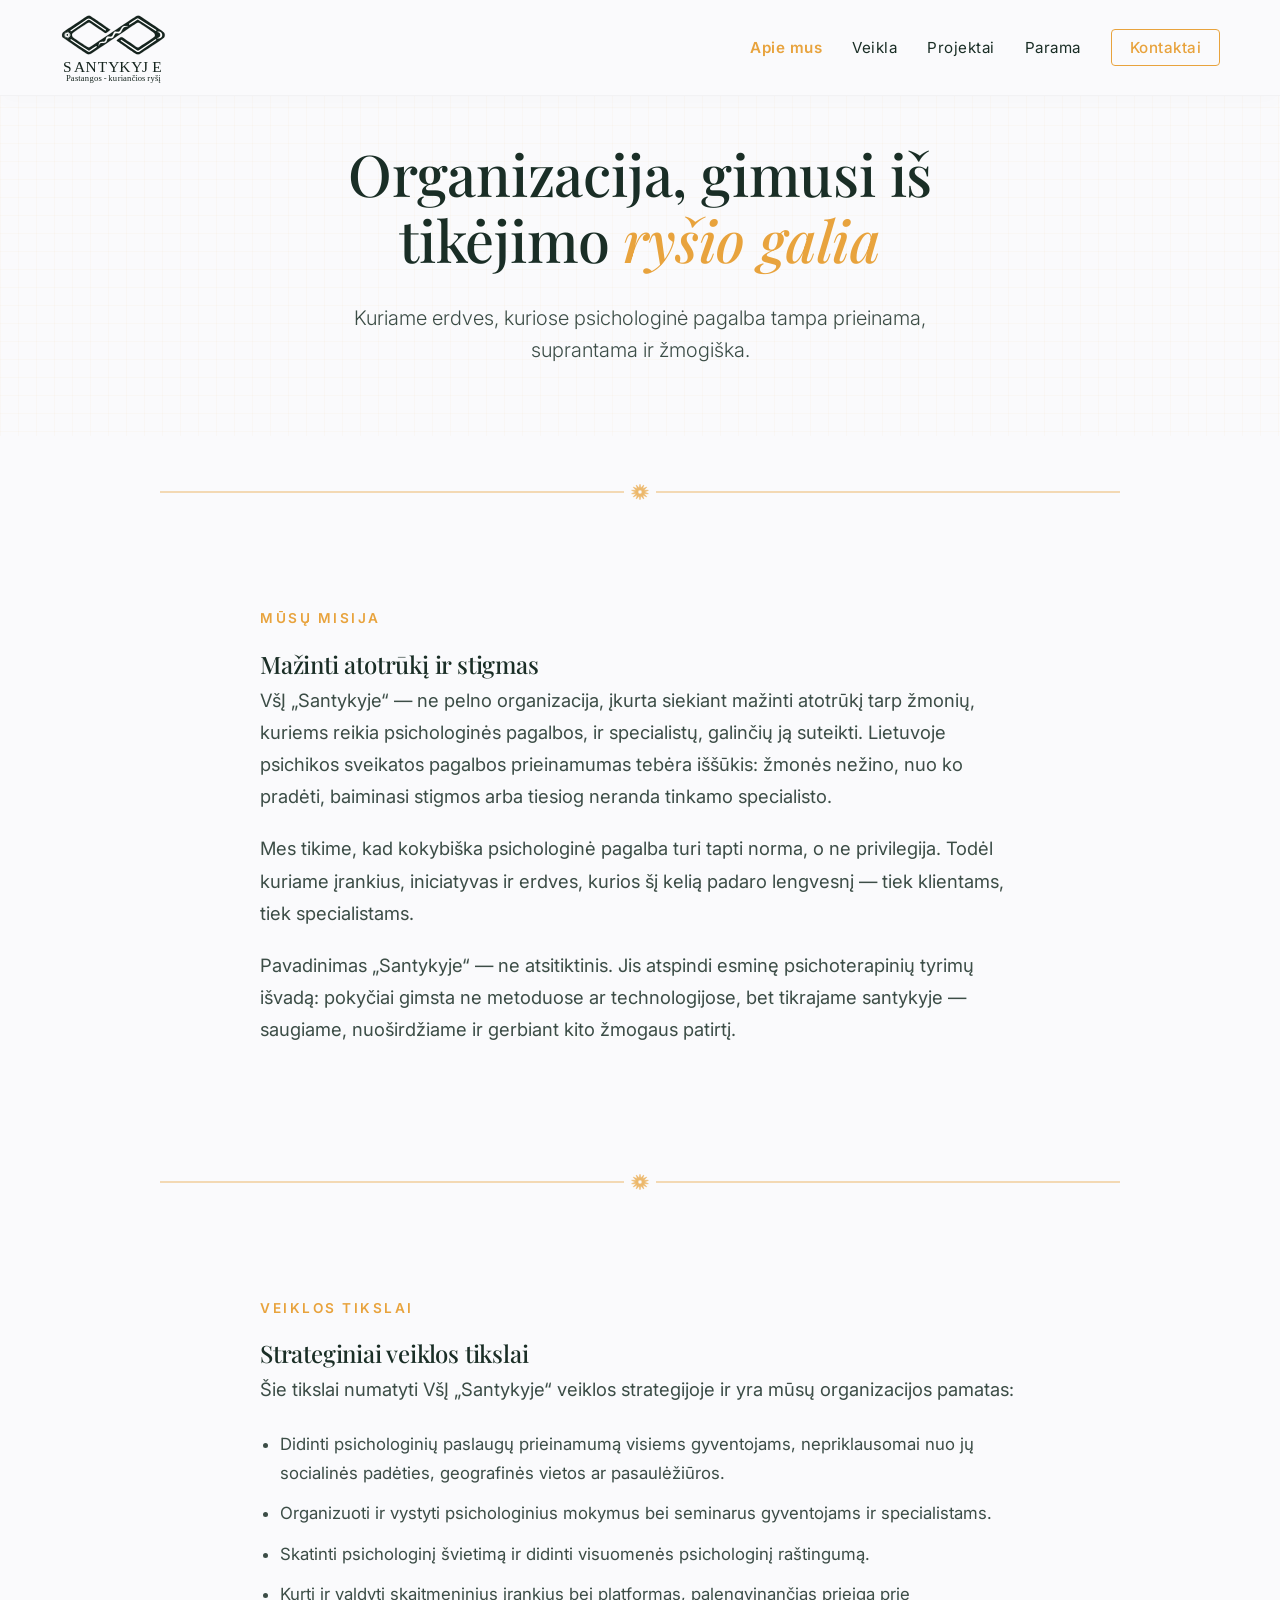
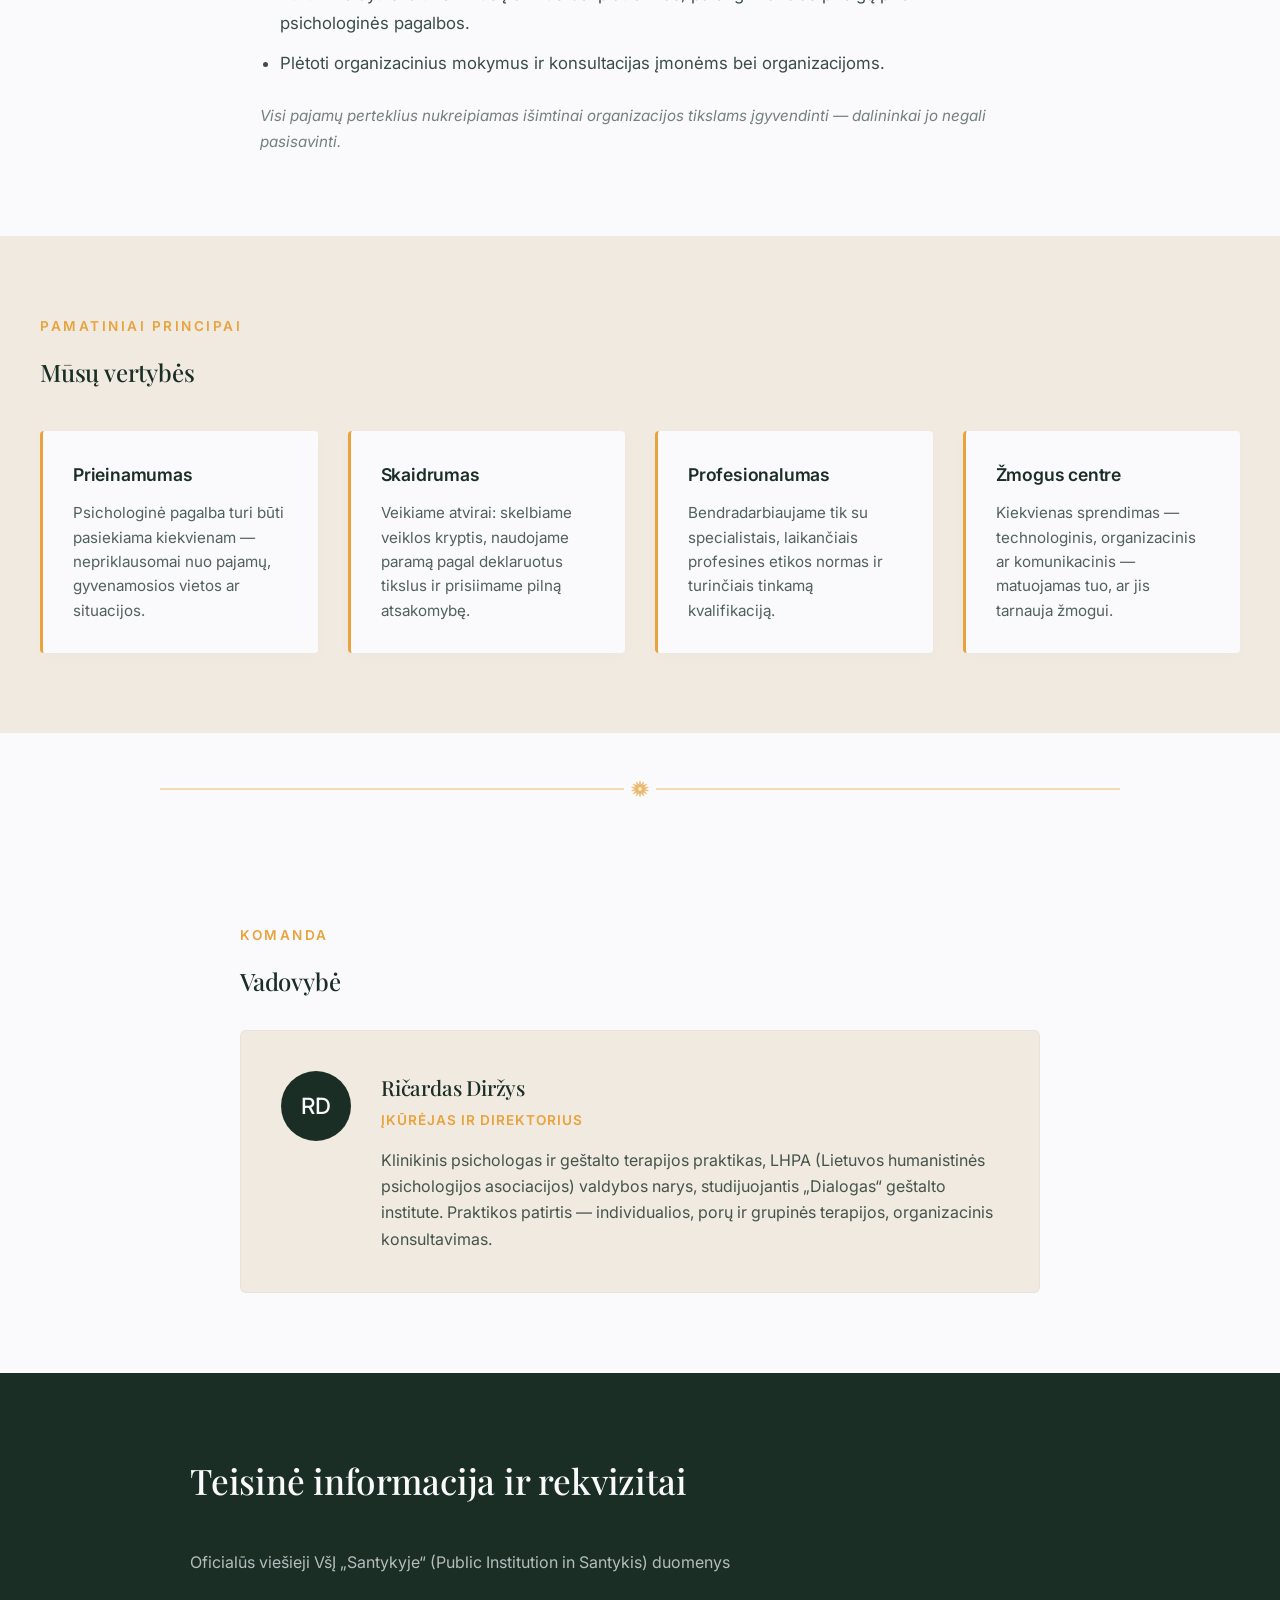
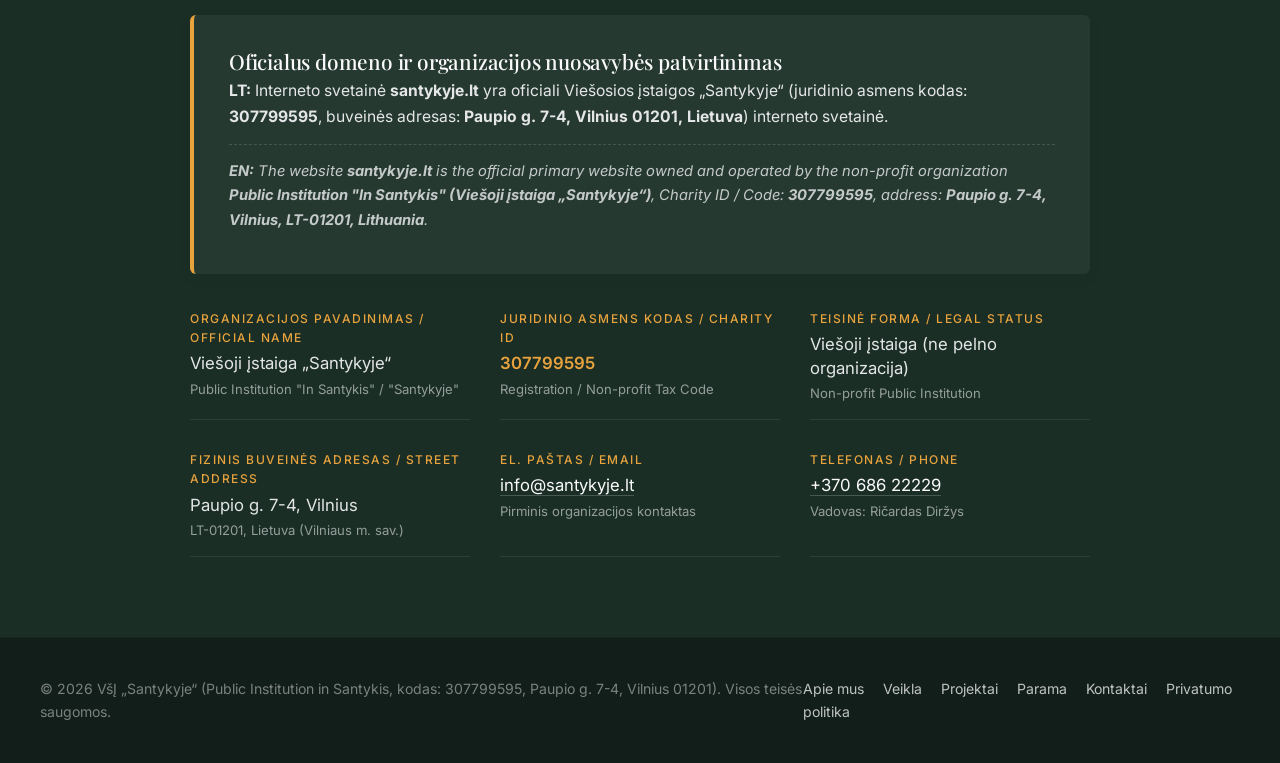
==== apie.html @ d2731e89 "feat: atnaujinta svetaine su multi-page struktura, rekvizitais ir automatiniu diegimu" ====
<!DOCTYPE html>
<html lang="lt">

<head>
    <meta charset="UTF-8">
    <meta name="viewport" content="width=device-width, initial-scale=1.0">
    <title>Apie mus — VšĮ „Santykyje“</title>
    <link rel="icon" type="image/svg+xml" href="logo.svg">
    <meta name="description"
        content="VšĮ „Santykyje“ — ne pelno organizacija, kurianti prieinamas psichologines iniciatyvas Lietuvoje. Sužinokite apie mūsų misiją, vertybes ir veiklą.">
    <meta name="robots" content="index, follow">
    <link rel="canonical" href="https://santykyje.lt/apie.html">

    <!-- Open Graph / Facebook -->
    <meta property="og:type" content="website">
    <meta property="og:url" content="https://santykyje.lt/apie.html">
    <meta property="og:title" content="Apie mus — VšĮ „Santykyje“">
    <meta property="og:description"
        content="Ne pelno organizacija, kurianti prieinamas psichologines iniciatyvas Lietuvoje. Sužinokite apie mūsų misiją ir veiklą.">
    <meta property="og:image" content="https://santykyje.lt/Santykyje.png">

    <link rel="preconnect" href="https://fonts.googleapis.com">
    <link rel="preconnect" href="https://fonts.gstatic.com" crossorigin>
    <link
        href="https://fonts.googleapis.com/css2?family=Inter:wght@300;400;500;600&family=Playfair+Display:ital,wght@0,400;0,500;0,600;1,400&display=swap"
        rel="stylesheet">
    <link rel="stylesheet" href="style.css">

    <!-- Structured Data (JSON-LD) -->
    <script type="application/ld+json">
    {
      "@context": "https://schema.org",
      "@type": "NGO",
      "name": "VšĮ „Santykyje“",
      "alternateName": [
        "Viešoji įstaiga Santykyje",
        "Public Institution in Santykis",
        "Public Institution Santykyje"
      ],
      "url": "https://santykyje.lt",
      "logo": "https://santykyje.lt/logo.svg",
      "image": "https://santykyje.lt/Santykyje.png",
      "description": "Ne pelno organizacija, kurianti prieinamas psichologines iniciatyvas Lietuvoje.",
      "address": {
        "@type": "PostalAddress",
        "streetAddress": "Paupio g. 7-4",
        "addressLocality": "Vilnius",
        "postalCode": "01201",
        "addressRegion": "Vilniaus m. sav.",
        "addressCountry": "LT"
      },
      "telephone": "+37068622229",
      "email": "info@santykyje.lt",
      "taxID": "307799595",
      "areaServed": "LT",
      "founder": {
        "@type": "Person",
        "name": "Ričardas Diržys",
        "jobTitle": "Klinikinis psichologas, geštalto terapijos praktikas"
      }
    }
    </script>

    <style>
        /* Subpage Hero override */
        .hero {
            min-height: 45vh !important;
            padding: 140px 20px 50px 20px !important;
        }

        .section-intro {
            max-width: 800px;
            margin: 0 auto;
            padding: 60px 20px;
        }

        .section-intro p {
            font-size: 1.15rem;
            line-height: 1.75;
            color: rgba(26, 46, 38, 0.85);
            margin-bottom: 20px;
        }

        /* Subpage-specific styling updated to match theme variables */
        .values-block {
            background-color: #F0EAE1;
            padding: 80px 20px;
        }

        .values-container {
            max-width: 1200px;
            margin: 0 auto;
        }

        .values-grid {
            display: grid;
            grid-template-columns: repeat(auto-fit, minmax(260px, 1fr));
            gap: 30px;
            margin-top: 40px;
        }

        .value-card-sub {
            background-color: #FAFAFC;
            border-left: 3px solid #E8A33D;
            padding: 30px;
            border-radius: 4px;
            box-shadow: 0 4px 15px rgba(26, 46, 38, 0.02);
        }

        .value-card-sub h3 {
            font-family: 'Inter', sans-serif;
            font-size: 1.1rem;
            font-weight: 600;
            color: #1A2E26;
            margin-bottom: 12px;
        }

        .value-card-sub p {
            font-size: 0.95rem;
            color: rgba(26, 46, 38, 0.75);
            line-height: 1.6;
        }

        .team-section {
            padding: 80px 20px;
            background-color: #FAFAFC;
        }

        .team-container {
            max-width: 800px;
            margin: 0 auto;
        }

        .team-card {
            display: flex;
            gap: 30px;
            align-items: flex-start;
            background: #F0EAE1;
            border-radius: 6px;
            padding: 40px;
            border: 1px solid rgba(26, 46, 38, 0.04);
            margin-top: 30px;
        }

        .team-initials {
            width: 70px;
            height: 70px;
            min-width: 70px;
            border-radius: 50%;
            background: #1A2E26;
            color: #FAFAFC;
            display: flex;
            align-items: center;
            justify-content: center;
            font-size: 1.4rem;
            font-family: 'Inter', sans-serif;
            font-weight: 500;
        }

        .team-info h3 {
            font-size: 1.3rem;
            margin-bottom: 5px;
        }

        .team-info .role {
            font-family: 'Inter', sans-serif;
            font-size: 0.85rem;
            color: #E8A33D;
            letter-spacing: 1px;
            text-transform: uppercase;
            font-weight: 600;
            margin-bottom: 15px;
        }

        .team-info p {
            font-size: 1rem;
            color: rgba(26, 46, 38, 0.8);
            line-height: 1.65;
        }

        .rekvizitai-section {
            background-color: #1A2E26;
            color: #FAFAFC;
            padding: 80px 20px;
        }

        .rekvizitai-container {
            max-width: 900px;
            margin: 0 auto;
        }

        .rekvizitai-container h2 {
            color: #FAFAFC;
            margin-bottom: 40px;
        }

        .rek-grid {
            display: grid;
            grid-template-columns: repeat(auto-fit, minmax(250px, 1fr));
            gap: 30px;
        }

        .rek-item {
            border-bottom: 1px solid rgba(250, 250, 252, 0.08);
            padding-bottom: 15px;
        }

        .rek-item label {
            display: block;
            font-family: 'Inter', sans-serif;
            font-size: 0.75rem;
            letter-spacing: 1.5px;
            text-transform: uppercase;
            color: #E8A33D;
            margin-bottom: 5px;
            font-weight: 500;
        }

        .rek-item span {
            font-size: 1.05rem;
            color: rgba(250, 250, 252, 0.9);
        }

        .rek-item a {
            color: #FAFAFC;
            border-bottom: 1px solid rgba(250, 250, 252, 0.2);
        }

        .rek-item a:hover {
            color: #E8A33D;
            border-bottom-color: #E8A33D;
        }

        .goals-list {
            margin-top: 25px;
            padding-left: 20px;
        }

        .goals-list li {
            margin-bottom: 12px;
            font-size: 1.05rem;
            color: rgba(26, 46, 38, 0.85);
            line-height: 1.7;
        }

        @media (max-width: 768px) {
            .team-card {
                flex-direction: column;
                align-items: center;
                text-align: center;
            }

            .team-initials {
                margin-bottom: 15px;
            }
        }
    </style>
</head>

<body>
    <!-- Hidden SVG Defs for Reusable Saulutė Symbol -->
    <svg style="display:none" aria-hidden="true">
        <defs>
            <symbol id="saulute" viewBox="-30 -30 60 60">
                <g transform="translate(-969.774, -870)">
                    <path
                        d="M969.274,845.955c0.047,-0.216 0.256,-0.372 0.5,-0.372c0.243,0 0.452,0.156 0.5,0.372l2.572,11.828l7.978,-9.645c0.146,-0.176 0.409,-0.235 0.628,-0.139c0.219,0.096 0.333,0.318 0.272,0.532l-3.343,11.668l11.804,-5.551c0.216,-0.102 0.481,-0.05 0.633,0.122c0.152,0.172 0.148,0.418 -0.01,0.586l-8.596,9.197l13.292,-0.359c0.243,-0.007 0.457,0.144 0.512,0.359c0.054,0.215 -0.067,0.435 -0.289,0.524l-12.147,4.905l12.147,4.905c0.222,0.09 0.343,0.309 0.289,0.524c-0.054,0.215 -0.268,0.365 -0.512,0.359l-13.292,-0.359l8.596,9.197c0.157,0.168 0.161,0.414 0.01,0.586c-0.152,0.172 -0.417,0.223 -0.633,0.122l-11.804,-5.551l3.343,11.668c0.061,0.213 -0.053,0.436 -0.272,0.532c-0.219,0.096 -0.482,0.037 -0.628,-0.139l-7.978,-9.645l-2.572,11.828c-0.047,0.216 -0.256,0.372 -0.5,0.372c-0.243,0 -0.452,-0.156 -0.5,-0.372l-2.572,-11.828l-7.978,9.645c-0.146,0.176 -0.409,0.235 -0.628,0.139c-0.219,-0.096 -0.333,-0.318 -0.272,-0.532l3.343,-11.668l-11.804,5.551c-0.216,0.102 -0.481,0.05 -0.633,-0.122c-0.152,-0.172 -0.148,-0.418 0.01,-0.586l8.596,-9.197l-13.292,0.359c-0.243,0.007 -0.457,-0.144 -0.512,-0.359c-0.054,-0.215 0.067,-0.435 0.289,-0.524l12.147,-4.905l-12.147,-4.905c-0.222,-0.09 -0.343,-0.309 -0.289,-0.524c0.054,-0.215 0.268,-0.365 0.512,-0.359l13.292,0.359l-8.596,-9.197c-0.157,-0.168 -0.161,-0.414 -0.01,-0.586c0.152,-0.172 0.417,-0.223 0.633,-0.122l11.804,5.551l-3.343,-11.668c-0.061,-0.213 0.053,-0.436 0.272,-0.532c0.219,-0.096 0.482,-0.037 0.628,0.139l7.978,9.645l2.572,-11.828Zm0.5,18.022c-3.315,0 -6.006,2.691 -6.006,6.006c0,3.315 2.691,6.006 6.006,6.006c3.315,0 6.006,-2.691 6.006,-6.006c0,-3.315 -2.691,-6.006 -6.006,-6.006Z" />
                </g>
            </symbol>
        </defs>
    </svg>

    <!-- HEADER -->
    <header>
        <div class="nav-container">
            <div class="logo">
                <a href="index.html"><img src="logo.svg" alt="VšĮ Santykyje"></a>
            </div>
            <nav>
                <ul>
                    <li><a href="apie.html" style="font-weight: 600; color: #E8A33D;">Apie mus</a></li>
                    <li><a href="veikla.html">Veikla</a></li>
                    <li><a href="projektai.html">Projektai</a></li>
                    <li><a href="parama.html">Parama</a></li>
                    <li><a href="kontaktai.html" class="cta-nav">Kontaktai</a></li>
                </ul>
            </nav>
        </div>
    </header>

    <!-- HERO -->
    <section class="hero">
        <div class="hero-container" style="grid-template-columns: 1fr;">
            <div class="hero-text-block" style="max-width: 800px; margin: 0 auto; text-align: center;">
                <h1>Organizacija, gimusi iš tikėjimo <em>ryšio galia</em></h1>
                <p style="margin: 0 auto 20px auto;">Kuriame erdves, kuriose psichologinė pagalba tampa prieinama,
                    suprantama ir žmogiška.</p>
            </div>
        </div>
    </section>

    <!-- Modern Baltic Star Divider -->
    <div class="divider-container">
        <svg class="baltic-divider" viewBox="-600 -20 1200 40" width="100%" height="32px" aria-hidden="true">
            <line x1="-600" y1="0" x2="-20" y2="0" />
            <line x1="20" y1="0" x2="600" y2="0" />
            <use href="#saulute" x="-12" y="-12" width="24" height="24" fill="#E8A33D" />
        </svg>
    </div>

    <!-- MISIJA -->
    <section class="section-intro fade-up">
        <span class="section-tag">Mūsų misija</span>
        <h2>Mažinti atotrūkį ir stigmas</h2>
        <p>VšĮ „Santykyje“ — ne pelno organizacija, įkurta siekiant mažinti atotrūkį tarp žmonių, kuriems reikia
            psichologinės pagalbos, ir specialistų, galinčių ją suteikti. Lietuvoje psichikos sveikatos pagalbos
            prieinamumas tebėra iššūkis: žmonės nežino, nuo ko pradėti, baiminasi stigmos arba tiesiog neranda tinkamo
            specialisto.</p>
        <p>Mes tikime, kad kokybiška psichologinė pagalba turi tapti norma, o ne privilegija. Todėl kuriame įrankius,
            iniciatyvas ir erdves, kurios šį kelią padaro lengvesnį — tiek klientams, tiek specialistams.</p>
        <p>Pavadinimas „Santykyje“ — ne atsitiktinis. Jis atspindi esminę psichoterapinių tyrimų išvadą: pokyčiai gimsta
            ne metoduose ar technologijose, bet tikrajame santykyje — saugiame, nuoširdžiame ir gerbiant kito žmogaus
            patirtį.</p>
    </section>

    <!-- Modern Baltic Star Divider -->
    <div class="divider-container">
        <svg class="baltic-divider" viewBox="-600 -20 1200 40" width="100%" height="32px" aria-hidden="true">
            <line x1="-600" y1="0" x2="-20" y2="0" />
            <line x1="20" y1="0" x2="600" y2="0" />
            <use href="#saulute" x="-12" y="-12" width="24" height="24" fill="#E8A33D" />
        </svg>
    </div>

    <!-- TIKSLAS -->
    <section class="section-intro fade-up">
        <span class="section-tag">Veiklos tikslai</span>
        <h2>Strateginiai veiklos tikslai</h2>
        <p>Šie tikslai numatyti VšĮ „Santykyje“ veiklos strategijoje ir yra mūsų organizacijos pamatas:</p>
        <ul class="goals-list">
            <li>Didinti psichologinių paslaugų prieinamumą visiems gyventojams, nepriklausomai nuo jų socialinės
                padėties, geografinės vietos ar pasaulėžiūros.</li>
            <li>Organizuoti ir vystyti psichologinius mokymus bei seminarus gyventojams ir specialistams.</li>
            <li>Skatinti psichologinį švietimą ir didinti visuomenės psichologinį raštingumą.</li>
            <li>Kurti ir valdyti skaitmeninius įrankius bei platformas, palengvinančias prieigą prie psichologinės
                pagalbos.</li>
            <li>Plėtoti organizacinius mokymus ir konsultacijas įmonėms bei organizacijoms.</li>
        </ul>
        <p style="margin-top: 25px; color: rgba(26, 46, 38, 0.6); font-size: 0.95rem; font-style: italic;">Visi pajamų
            perteklius nukreipiamas išimtinai organizacijos tikslams įgyvendinti — dalininkai jo negali pasisavinti.</p>
    </section>

    <!-- VERTYBĖS -->
    <div class="values-block">
        <div class="values-container fade-up">
            <span class="section-tag">Pamatiniai principai</span>
            <h2>Mūsų vertybės</h2>
            <div class="values-grid">
                <div class="value-card-sub">
                    <h3>Prieinamumas</h3>
                    <p>Psichologinė pagalba turi būti pasiekiama kiekvienam — nepriklausomai nuo pajamų, gyvenamosios
                        vietos ar situacijos.</p>
                </div>
                <div class="value-card-sub">
                    <h3>Skaidrumas</h3>
                    <p>Veikiame atvirai: skelbiame veiklos kryptis, naudojame paramą pagal deklaruotus tikslus ir
                        prisiimame pilną atsakomybę.</p>
                </div>
                <div class="value-card-sub">
                    <h3>Profesionalumas</h3>
                    <p>Bendradarbiaujame tik su specialistais, laikančiais profesines etikos normas ir turinčiais
                        tinkamą kvalifikaciją.</p>
                </div>
                <div class="value-card-sub">
                    <h3>Žmogus centre</h3>
                    <p>Kiekvienas sprendimas — technologinis, organizacinis ar komunikacinis — matuojamas tuo, ar jis
                        tarnauja žmogui.</p>
                </div>
            </div>
        </div>
    </div>

    <!-- Modern Baltic Star Divider -->
    <div class="divider-container">
        <svg class="baltic-divider" viewBox="-600 -20 1200 40" width="100%" height="32px" aria-hidden="true">
            <line x1="-600" y1="0" x2="-20" y2="0" />
            <line x1="20" y1="0" x2="600" y2="0" />
            <use href="#saulute" x="-12" y="-12" width="24" height="24" fill="#E8A33D" />
        </svg>
    </div>

    <!-- VADOVYBĖ -->
    <section class="team-section fade-up">
        <div class="team-container">
            <span class="section-tag">Komanda</span>
            <h2>Vadovybė</h2>
            <div class="team-card">
                <div class="team-initials">RD</div>
                <div class="team-info">
                    <h3>Ričardas Diržys</h3>
                    <p class="role">Įkūrėjas ir direktorius</p>
                    <p>Klinikinis psichologas ir geštalto terapijos praktikas, LHPA (Lietuvos humanistinės psichologijos
                        asociacijos) valdybos narys, studijuojantis „Dialogas“ geštalto institute. Praktikos patirtis —
                        individualios, porų ir grupinės terapijos, organizacinis konsultavimas.</p>
                </div>
            </div>
        </div>
    </section>

    <!-- REKVIZITAI IR TEISINĖ INFORMACIJA -->
    <section class="rekvizitai-section">
        <div class="rekvizitai-container fade-up">
            <h2>Teisinė informacija ir rekvizitai</h2>
            <p class="rekvizitai-subtitle">Oficialūs viešieji VšĮ „Santykyje“ (Public Institution in Santykis) duomenys</p>

            <div class="official-verification-card" style="background-color: rgba(250, 250, 252, 0.05); border-left: 4px solid #E8A33D; color: #FAFAFC; margin-bottom: 35px;">
                <h3 style="color: #FAFAFC;">Oficialus domeno ir organizacijos nuosavybės patvirtinimas</h3>
                <p style="color: rgba(250, 250, 252, 0.9);"><strong>LT:</strong> Interneto svetainė <strong>santykyje.lt</strong> yra oficiali Viešosios įstaigos „Santykyje“ (juridinio asmens kodas: <strong>307799595</strong>, buveinės adresas: <strong>Paupio g. 7-4, Vilnius 01201, Lietuva</strong>) interneto svetainė.</p>
                <p class="en-note" style="color: rgba(250, 250, 252, 0.75); border-top-color: rgba(250, 250, 252, 0.15);"><strong>EN:</strong> The website <strong>santykyje.lt</strong> is the official primary website owned and operated by the non-profit organization <strong>Public Institution "In Santykis" (Viešoji įstaiga „Santykyje“)</strong>, Charity ID / Code: <strong>307799595</strong>, address: <strong>Paupio g. 7-4, Vilnius, LT-01201, Lithuania</strong>.</p>
            </div>

            <div class="rek-grid">
                <div class="rek-item">
                    <label>Organizacijos pavadinimas / Official Name</label>
                    <span>Viešoji įstaiga „Santykyje“</span>
                    <small>Public Institution "In Santykis" / "Santykyje"</small>
                </div>
                <div class="rek-item">
                    <label>Juridinio asmens kodas / Charity ID</label>
                    <span style="color: #E8A33D; font-weight: 600;">307799595</span>
                    <small>Registration / Non-profit Tax Code</small>
                </div>
                <div class="rek-item">
                    <label>Teisinė forma / Legal Status</label>
                    <span>Viešoji įstaiga (ne pelno organizacija)</span>
                    <small>Non-profit Public Institution</small>
                </div>
                <div class="rek-item">
                    <label>Fizinis buveinės adresas / Street Address</label>
                    <span>Paupio g. 7-4, Vilnius</span>
                    <small>LT-01201, Lietuva (Vilniaus m. sav.)</small>
                </div>
                <div class="rek-item">
                    <label>El. paštas / Email</label>
                    <span><a href="mailto:info@santykyje.lt">info@santykyje.lt</a></span>
                    <small>Pirminis organizacijos kontaktas</small>
                </div>
                <div class="rek-item">
                    <label>Telefonas / Phone</label>
                    <span><a href="tel:+37068622229">+370 686 22229</a></span>
                    <small>Vadovas: Ričardas Diržys</small>
                </div>
            </div>
        </div>
    </section>

    <footer>
        <div class="footer-container">
            <p>&copy; 2026 VšĮ „Santykyje“ (Public Institution in Santykis, kodas: 307799595, Paupio g. 7-4, Vilnius 01201). Visos teisės saugomos.</p>
            <p>
                <a href="apie.html" style="margin-right: 15px;">Apie mus</a>
                <a href="veikla.html" style="margin-right: 15px;">Veikla</a>
                <a href="projektai.html" style="margin-right: 15px;">Projektai</a>
                <a href="parama.html" style="margin-right: 15px;">Parama</a>
                <a href="kontaktai.html" style="margin-right: 15px;">Kontaktai</a>
                <a href="privatumo-politika.html">Privatumo politika</a>
            </p>
        </div>
    </footer>

    <script>
        // Scroll Entry Animations trigger
        document.addEventListener("DOMContentLoaded", function () {
            const observer = new IntersectionObserver((entries) => {
                entries.forEach(entry => {
                    if (entry.isIntersecting) {
                        entry.target.classList.add("visible");
                    }
                });
            }, { threshold: 0.08 });

            document.querySelectorAll(".fade-up").forEach(el => observer.observe(el));
        });
    </script>
</body>

</html>
---- style.css ----
/*
 * VšĮ "Santykyje" Custom Stylesheet
 * Baltic Modern Design System - Saulutė & Amber Edition
 */

* {
    box-sizing: border-box;
    margin: 0;
    padding: 0;
}

html {
    scroll-behavior: smooth;
}

body {
    font-family: 'Inter', -apple-system, BlinkMacSystemFont, "Segoe UI", Arial, sans-serif;
    background-color: #FAFAFC;
    color: #1A2E26;
    line-height: 1.6;
    -webkit-font-smoothing: antialiased;
}

/* Typography & Headings */
h1, h2, h3 {
    font-family: 'Playfair Display', Georgia, serif;
    font-weight: 500;
    color: #1A2E26;
    letter-spacing: -0.2px;
}

a {
    color: #1A2E26;
    text-decoration: none;
    transition: color 0.3s ease, border-color 0.3s ease;
}

/* Header & Logo styling */
header {
    position: fixed;
    top: 0;
    left: 0;
    width: 100%;
    background-color: rgba(250, 250, 252, 0.96);
    backdrop-filter: blur(8px);
    z-index: 1000;
    border-bottom: 1px solid rgba(26, 46, 38, 0.04);
    box-shadow: 0 4px 20px rgba(26, 46, 38, 0.02);
    transition: all 0.3s ease;
}

.nav-container {
    max-width: 1200px;
    margin: 0 auto;
    padding: 10px 20px;
    display: flex;
    justify-content: space-between;
    align-items: center;
}

.logo {
    display: flex;
    align-items: center;
}

.logo a {
    display: flex;
    align-items: center;
}

.logo img {
    height: 75px;
    width: auto;
    display: block;
    transition: transform 0.3s ease;
}

.logo img:hover {
    transform: scale(1.02);
}

nav ul {
    display: flex;
    list-style: none;
    gap: 30px;
    align-items: center;
}

nav ul li a {
    font-size: 0.95rem;
    font-weight: 400;
    letter-spacing: 0.5px;
    padding: 8px 0;
    border-bottom: 1px solid transparent;
}

nav ul li a:hover {
    color: #E8A33D; /* Baltic Amber */
}

.partner-link {
    color: #E8A33D !important;
    font-weight: 500;
}

.partner-link:hover {
    border-bottom-color: #E8A33D !important;
}

.cta-nav {
    border: 1px solid #E8A33D;
    padding: 8px 18px !important;
    border-radius: 4px;
    color: #E8A33D !important;
    font-weight: 500 !important;
    transition: all 0.3s ease !important;
}

.cta-nav:hover {
    background-color: #E8A33D;
    color: #FAFAFC !important;
}

/* Asymmetric Hero section with custom SVG linen-weave lattice background */
.hero {
    min-height: 90vh;
    display: flex;
    align-items: center;
    padding: 140px 20px 80px 20px;
    background-color: #FAFAFC;
    /* Subtly animated/colored warp and weft linen-like texture */
    background-image: 
        linear-gradient(90deg, rgba(232, 163, 61, 0.035) 1px, transparent 1px),
        linear-gradient(0deg, rgba(232, 163, 61, 0.035) 1px, transparent 1px);
    background-size: 18px 18px;
    position: relative;
    overflow: hidden;
}

.hero-container {
    max-width: 1200px;
    width: 100%;
    margin: 0 auto;
    display: grid;
    grid-template-columns: 1.2fr 0.8fr;
    gap: 60px;
    align-items: center;
}

.hero-text-block {
    max-width: 680px;
}

.hero h1 {
    font-size: 3.6rem;
    line-height: 1.15;
    margin-bottom: 30px;
}

.hero h1 em {
    font-family: 'Playfair Display', serif;
    font-style: italic;
    color: #E8A33D; /* Baltic Amber */
}

.hero p {
    font-size: 1.25rem;
    font-weight: 300;
    color: rgba(26, 46, 38, 0.85);
    margin-bottom: 40px;
    max-width: 620px;
}

.btn {
    display: inline-block;
    background-color: #1A2E26;
    color: #FAFAFC;
    padding: 15px 36px;
    border-radius: 4px;
    font-size: 0.95rem;
    font-weight: 500;
    letter-spacing: 0.5px;
    box-shadow: 0 4px 10px rgba(26, 46, 38, 0.08);
    transition: transform 0.2s ease, background-color 0.3s ease, box-shadow 0.3s ease;
}

.btn:hover {
    background-color: #243F34;
    transform: translateY(-1px);
    box-shadow: 0 6px 15px rgba(26, 46, 38, 0.15);
}

.hero-graphic-block {
    display: flex;
    justify-content: center;
    align-items: center;
    position: relative;
    width: 100%;
    height: 380px;
}

.hero-star-graphic {
    max-width: 100%;
    max-height: 100%;
}

/* Slow rotation animation for the Baltic Saulutė blueprint */
@keyframes slow-rotate {
    from {
        transform: rotate(0deg);
    }
    to {
        transform: rotate(360deg);
    }
}

.rotating-group {
    animation: slow-rotate 120s linear infinite;
    transform-origin: 0px 0px;
}

/* Philosophy Section with warm linen background */
.philosophy {
    background-color: #F0EAE1;
    padding: 120px 20px;
    position: relative;
    border-top: 1px solid rgba(26, 46, 38, 0.03);
    border-bottom: 1px solid rgba(26, 46, 38, 0.03);
}

.section-container {
    max-width: 1200px;
    margin: 0 auto;
}

.philosophy-grid {
    display: grid;
    grid-template-columns: 1fr 1fr;
    gap: 80px;
    align-items: center;
}

.section-tag {
    font-size: 0.85rem;
    text-transform: uppercase;
    letter-spacing: 2.5px;
    color: #E8A33D;
    margin-bottom: 15px;
    display: block;
    font-weight: 600;
}

.philosophy h2 {
    font-size: 2.6rem;
    line-height: 1.25;
}

.philosophy-text p {
    font-size: 1.1rem;
    color: rgba(26, 46, 38, 0.85);
    margin-bottom: 20px;
}

/* Baltic Pattern Dividers */
.divider-container {
    max-width: 1200px;
    margin: 40px auto;
    padding: 0 20px;
    display: flex;
    justify-content: center;
}

.baltic-divider {
    display: block;
    fill: none;
    stroke: #E8A33D;
    stroke-width: 1.5px;
    opacity: 0.75;
    transition: opacity 0.3s ease;
}

.baltic-divider:hover {
    opacity: 1;
}

/* Terapijos Gidas project highlight section */
.project-feature {
    background-color: #FAFAFC;
    padding: 120px 20px;
}

.project-header {
    text-align: center;
    max-width: 800px;
    margin: 0 auto 50px auto;
}

.project-header h2 {
    font-size: 2.8rem;
    margin-top: 10px;
}

.project-subtitle {
    font-size: 1.3rem;
    color: rgba(26, 46, 38, 0.7);
    margin-top: 10px;
    font-style: italic;
    font-family: 'Playfair Display', Georgia, serif;
}

.project-intro {
    max-width: 850px;
    margin: 0 auto 50px auto;
    font-size: 1.2rem;
    line-height: 1.7;
    color: #1A2E26;
    text-align: center;
}

.project-details-grid {
    display: grid;
    grid-template-columns: 1fr 1fr;
    gap: 30px;
    max-width: 900px;
    margin: 0 auto 60px auto;
}

.project-detail-card {
    background-color: #F0EAE1;
    border: 1px solid rgba(26, 46, 38, 0.04);
    border-radius: 6px;
    padding: 40px;
}

.project-detail-card h4 {
    font-family: 'Playfair Display', Georgia, serif;
    font-size: 1.4rem;
    color: #1A2E26;
    margin-bottom: 15px;
    font-weight: 500;
}

.project-detail-card p {
    font-size: 0.98rem;
    color: rgba(26, 46, 38, 0.8);
    line-height: 1.6;
}

.project-detail-card.full-width {
    grid-column: span 2;
}

.project-how-it-works {
    max-width: 900px;
    margin: 0 auto 60px auto;
    background-color: #FAFAFC;
    border: 1px solid rgba(26, 46, 38, 0.06);
    border-radius: 6px;
    padding: 50px 40px;
}

.project-how-it-works h3 {
    font-size: 1.8rem;
    color: #1A2E26;
    margin-bottom: 30px;
    text-align: center;
}

.how-it-works-list {
    list-style: none;
    display: flex;
    flex-direction: column;
    gap: 25px;
}

.how-it-works-list li {
    display: flex;
    gap: 20px;
    align-items: flex-start;
}

.step-num {
    background-color: #E8A33D;
    color: #FAFAFC;
    font-size: 0.95rem;
    font-weight: 600;
    width: 28px;
    height: 28px;
    border-radius: 50%;
    display: flex;
    justify-content: center;
    align-items: center;
    flex-shrink: 0;
    margin-top: 3px;
}

.how-it-works-list li div {
    font-size: 1rem;
    color: rgba(26, 46, 38, 0.8);
    line-height: 1.6;
}

.how-it-works-list li div strong {
    color: #1A2E26;
}

.project-cta-block {
    text-align: center;
    margin-top: 40px;
}

.btn-amber {
    background-color: #E8A33D !important;
    color: #FAFAFC !important;
}

.btn-amber:hover {
    background-color: #cc892b !important;
}

.cta-subtext {
    margin-top: 20px;
    font-size: 0.95rem;
    color: rgba(26, 46, 38, 0.7);
}

.cta-subtext a {
    color: #E8A33D;
    text-decoration: underline;
    font-weight: 500;
}

.text-link-light {
    color: #E8A33D;
    font-weight: 500;
}

/* Services / Activities Section */
.services {
    padding: 120px 20px;
}

.services-header {
    text-align: center;
    max-width: 600px;
    margin: 0 auto 70px auto;
}

.services-header h2 {
    font-size: 2.6rem;
    margin-top: 10px;
}

.grid-three {
    display: grid;
    grid-template-columns: 1fr 1fr 1fr;
    gap: 40px;
}

.card {
    background-color: #FAFAFC;
    padding: 50px 40px;
    border-radius: 6px;
    border: 1px solid rgba(26, 46, 38, 0.05);
    box-shadow: 0 4px 20px rgba(26, 46, 38, 0.01);
    transition: transform 0.3s cubic-bezier(0.165, 0.84, 0.44, 1), box-shadow 0.3s ease, border-color 0.3s ease;
}

.card:hover {
    transform: translateY(-5px);
    border-color: rgba(232, 163, 61, 0.3);
    box-shadow: 0 15px 35px rgba(26, 46, 38, 0.06);
}

.card-icon {
    margin-bottom: 25px;
    display: block;
    color: #E8A33D; /* Baltic Amber */
}

.card h3 {
    font-size: 1.45rem;
    margin-bottom: 15px;
}

.card p {
    font-size: 0.98rem;
    color: rgba(26, 46, 38, 0.78);
    line-height: 1.65;
}

/* Contacts & Support Section */

.contact {
    background-color: #1A2E26;
    color: #FAFAFC;
    padding: 120px 20px;
    position: relative;
    overflow: hidden;
}

.contact-watermark {
    position: absolute;
    right: -80px;
    bottom: -80px;
    width: 340px;
    height: 340px;
    pointer-events: none;
    opacity: 0.025;
    z-index: 1;
}


.contact h2 {
    color: #FAFAFC;
    font-size: 2.6rem;
    margin-bottom: 50px;
}

.contact-grid {
    display: grid;
    grid-template-columns: 1fr 1fr;
    gap: 80px;
}

.info-block {
    margin-bottom: 40px;
}

.info-block h4 {
    font-family: 'Inter', sans-serif;
    text-transform: uppercase;
    font-size: 0.8rem;
    letter-spacing: 2px;
    color: #E8A33D;
    margin-bottom: 10px;
}

.info-block p, .info-block address {
    font-size: 1.15rem;
    font-style: normal;
    color: rgba(250, 250, 252, 0.85);
    line-height: 1.5;
}

.info-block p a {
    color: #FAFAFC;
    border-bottom: 1px solid rgba(250, 250, 252, 0.2);
    padding-bottom: 2px;
}

.info-block p a:hover {
    color: #E8A33D;
    border-bottom-color: #E8A33D;
}

.text-link {
    font-weight: 500;
    color: #E8A33D !important;
    border-bottom-color: rgba(232, 163, 61, 0.3) !important;
}

.text-link:hover {
    border-bottom-color: #E8A33D !important;
}

/* Support Box */
.support-box {
    background-color: rgba(250, 250, 252, 0.02);
    border: 1px solid rgba(250, 250, 252, 0.08);
    padding: 45px;
    border-radius: 6px;
}

.support-box h3 {
    color: #FAFAFC;
    font-size: 1.6rem;
    margin-bottom: 15px;
}

.support-box p {
    color: rgba(250, 250, 252, 0.8);
    font-size: 0.98rem;
    margin-bottom: 25px;
}

.support-details {
    font-size: 0.92rem;
    color: rgba(250, 250, 252, 0.65);
    border-top: 1px solid rgba(250, 250, 252, 0.08);
    padding-top: 20px;
}

.support-details p {
    margin-bottom: 6px;
}

/* Footer styling */
footer {
    background-color: #111E19;
    color: rgba(250, 250, 252, 0.45);
    padding: 40px 20px;
    font-size: 0.88rem;
    border-top: 1px solid rgba(250, 250, 252, 0.03);
}

.footer-container {
    max-width: 1200px;
    margin: 0 auto;
    display: flex;
    justify-content: space-between;
    align-items: center;
}

footer a {
    color: rgba(250, 250, 252, 0.75);
    border-bottom: 1px solid transparent;
}

footer a:hover {
    color: #E8A33D;
    border-bottom-color: #E8A33D;
}

/* Scroll Entry Animations */
.fade-up {
    opacity: 0;
    transform: translateY(20px);
    transition: opacity 1.2s cubic-bezier(0.16, 1, 0.3, 1), transform 1.2s cubic-bezier(0.16, 1, 0.3, 1);
}

.fade-up.visible {
    opacity: 1;
    transform: translateY(0);
}


/* Articles Section */
.articles-section {
    padding: 120px 20px;
    background-color: #FAFAFC;
}

.articles-header {
    text-align: center;
    max-width: 700px;
    margin: 0 auto 60px auto;
}

.articles-header h2 {
    font-size: 2.8rem;
    margin-top: 10px;
}

.articles-subtitle {
    font-size: 1.15rem;
    color: rgba(26, 46, 38, 0.7);
    margin-top: 15px;
}

.articles-grid {
    display: grid;
    grid-template-columns: 1fr 1fr 1fr;
    gap: 30px;
    max-width: 1200px;
    margin: 0 auto 50px auto;
}

.article-card {
    background-color: #F0EAE1;
    border: 1px solid rgba(26, 46, 38, 0.04);
    border-radius: 6px;
    padding: 40px 35px;
    display: flex;
    flex-direction: column;
    transition: transform 0.3s ease, box-shadow 0.3s ease, border-color 0.3s ease;
}

.article-card:hover {
    transform: translateY(-4px);
    border-color: rgba(232, 163, 61, 0.3);
    box-shadow: 0 12px 30px rgba(26, 46, 38, 0.04);
}

.article-category {
    font-size: 0.8rem;
    text-transform: uppercase;
    letter-spacing: 1.5px;
    color: #E8A33D;
    font-weight: 600;
    margin-bottom: 15px;
    display: block;
}

.article-card h3 {
    font-size: 1.35rem;
    margin-bottom: 15px;
    line-height: 1.3;
    color: #1A2E26;
}

.article-card p {
    font-size: 0.96rem;
    color: rgba(26, 46, 38, 0.78);
    line-height: 1.6;
    margin-bottom: 25px;
    flex-grow: 1;
}

.article-link {
    font-size: 0.9rem;
    color: #E8A33D;
    font-weight: 500;
    border-bottom: 1px solid transparent;
    align-self: flex-start;
    transition: border-color 0.2s;
}

.article-link:hover {
    border-bottom-color: #E8A33D;
}

.articles-cta {
    text-align: center;
    margin-top: 40px;
}

/* Responsive Media Queries */
@media (max-width: 968px) {
    .hero-container {
        grid-template-columns: 1fr;
        gap: 40px;
    }
    
    .hero-graphic-block {
        height: 280px;
    }
    
    .philosophy-grid, .grid-three, .contact-grid, .project-details-grid, .articles-grid {
        grid-template-columns: 1fr !important;
        gap: 40px;
    }

    .project-detail-card.full-width {
        grid-column: span 1 !important;
    }

    .project-how-it-works {
        padding: 40px 20px;
    }
    
    .hero {
        padding-top: 140px;
        min-height: auto;
    }

    .hero h1 {
        font-size: 2.8rem;
    }
    
    .nav-container {
        padding: 10px 20px;
    }
    
    .logo img {
        height: 60px;
    }

    nav ul {
        gap: 15px;
    }
    
    nav ul li a {
        font-size: 0.85rem;
    }
    
    .cta-nav {
        padding: 6px 12px !important;
    }
}


/* Accessibility: Support user reduced motion preferences */
@media (prefers-reduced-motion: reduce) {
    .fade-up {
        opacity: 1 !important;
        transform: none !important;
        transition: none !important;
    }
}

/* ========================================================
   Subpages, Forms, Legal Verification & Non-Profit Styles
   ======================================================== */

.hero-subpage {
    min-height: 42vh !important;
    padding: 140px 20px 50px 20px !important;
    background-color: #FAFAFC;
    border-bottom: 1px solid rgba(26, 46, 38, 0.04);
}

.subpage-container {
    max-width: 1000px;
    margin: 0 auto;
    padding: 60px 20px 100px 20px;
}

.subpage-content {
    font-size: 1.12rem;
    line-height: 1.8;
    color: rgba(26, 46, 38, 0.88);
}

.subpage-content p {
    margin-bottom: 24px;
}

.subpage-content h2 {
    font-size: 2.2rem;
    margin: 45px 0 20px 0;
    color: #1A2E26;
}

.subpage-content h3 {
    font-size: 1.5rem;
    margin: 35px 0 15px 0;
    color: #1A2E26;
}

/* Official Ownership & Legal Verification Notice */
.official-verification-card {
    background-color: #F0EAE1;
    border-left: 4px solid #E8A33D;
    border-radius: 6px;
    padding: 30px 35px;
    margin: 40px 0;
    box-shadow: 0 4px 20px rgba(26, 46, 38, 0.03);
}

.official-verification-card h3 {
    margin-top: 0 !important;
    font-size: 1.3rem;
    color: #1A2E26;
    display: flex;
    align-items: center;
    gap: 10px;
}

.official-verification-card p {
    font-size: 0.98rem;
    line-height: 1.65;
    margin-bottom: 12px;
    color: rgba(26, 46, 38, 0.85);
}

.official-verification-card .en-note {
    font-size: 0.92rem;
    color: rgba(26, 46, 38, 0.7);
    border-top: 1px dashed rgba(26, 46, 38, 0.15);
    padding-top: 14px;
    margin-top: 14px;
    font-style: italic;
}

/* Rekvizitai styling across pages */
.rekvizitai-section {
    background-color: #1A2E26;
    color: #FAFAFC;
    padding: 80px 20px;
}

.rekvizitai-container {
    max-width: 1000px;
    margin: 0 auto;
}

.rekvizitai-container h2 {
    color: #FAFAFC;
    margin-bottom: 10px;
    font-size: 2.2rem;
}

.rekvizitai-subtitle {
    color: rgba(250, 250, 252, 0.7);
    margin-bottom: 40px;
    font-size: 1rem;
}

.rek-grid {
    display: grid;
    grid-template-columns: repeat(auto-fit, minmax(280px, 1fr));
    gap: 25px;
}

.rek-item {
    border-bottom: 1px solid rgba(250, 250, 252, 0.1);
    padding-bottom: 16px;
}

.rek-item label {
    display: block;
    font-family: 'Inter', sans-serif;
    font-size: 0.75rem;
    letter-spacing: 1.5px;
    text-transform: uppercase;
    color: #E8A33D;
    margin-bottom: 6px;
    font-weight: 500;
}

.rek-item span {
    font-size: 1.05rem;
    color: rgba(250, 250, 252, 0.95);
    display: block;
    line-height: 1.4;
}

.rek-item small {
    display: block;
    font-size: 0.82rem;
    color: rgba(250, 250, 252, 0.55);
    margin-top: 3px;
}

.rek-item a {
    color: #FAFAFC;
    border-bottom: 1px solid rgba(250, 250, 252, 0.2);
}

.rek-item a:hover {
    color: #E8A33D;
    border-bottom-color: #E8A33D;
}

/* Contact Page Specific Styles */
.contact-page-grid {
    display: grid;
    grid-template-columns: 1.1fr 0.9fr;
    gap: 60px;
    align-items: start;
    margin-top: 40px;
}

.contact-card-box {
    background-color: #F0EAE1;
    border-radius: 6px;
    padding: 40px;
    border: 1px solid rgba(26, 46, 38, 0.05);
}

.contact-item-row {
    display: flex;
    gap: 20px;
    align-items: flex-start;
    margin-bottom: 30px;
}

.contact-icon-badge {
    width: 48px;
    height: 48px;
    min-width: 48px;
    background-color: #1A2E26;
    color: #E8A33D;
    border-radius: 50%;
    display: flex;
    align-items: center;
    justify-content: center;
}

.contact-item-text h4 {
    font-size: 0.82rem;
    text-transform: uppercase;
    letter-spacing: 1.5px;
    color: #E8A33D;
    margin-bottom: 4px;
    font-family: 'Inter', sans-serif;
}

.contact-item-text p, .contact-item-text address {
    font-style: normal;
    font-size: 1.1rem;
    color: #1A2E26;
    line-height: 1.4;
}

/* Clean Contact Form */
.form-box {
    background-color: #FAFAFC;
    border: 1px solid rgba(26, 46, 38, 0.08);
    border-radius: 6px;
    padding: 40px;
    box-shadow: 0 4px 20px rgba(26, 46, 38, 0.03);
}

.form-group {
    margin-bottom: 22px;
}

.form-group label {
    display: block;
    font-size: 0.88rem;
    font-weight: 500;
    color: #1A2E26;
    margin-bottom: 8px;
}

.form-group input, .form-group textarea, .form-group select {
    width: 100%;
    padding: 12px 16px;
    border: 1px solid rgba(26, 46, 38, 0.15);
    border-radius: 4px;
    font-family: 'Inter', sans-serif;
    font-size: 0.95rem;
    background-color: #FAFAFC;
    color: #1A2E26;
    transition: border-color 0.2s ease, box-shadow 0.2s ease;
}

.form-group input:focus, .form-group textarea:focus, .form-group select:focus {
    outline: none;
    border-color: #E8A33D;
    box-shadow: 0 0 0 3px rgba(232, 163, 61, 0.15);
}

.form-group textarea {
    resize: vertical;
    min-height: 120px;
}

/* Feature grid for Veiklos & Projektai */
.activities-detail-grid {
    display: grid;
    grid-template-columns: repeat(auto-fit, minmax(300px, 1fr));
    gap: 35px;
    margin: 40px 0;
}

.activity-detail-card {
    background: #FAFAFC;
    border: 1px solid rgba(26, 46, 38, 0.06);
    border-radius: 6px;
    padding: 40px 35px;
    transition: transform 0.3s ease, box-shadow 0.3s ease, border-color 0.3s ease;
}

.activity-detail-card:hover {
    transform: translateY(-4px);
    border-color: rgba(232, 163, 61, 0.3);
    box-shadow: 0 12px 30px rgba(26, 46, 38, 0.05);
}

.activity-badge {
    display: inline-block;
    background-color: #F0EAE1;
    color: #1A2E26;
    font-size: 0.78rem;
    font-weight: 600;
    text-transform: uppercase;
    letter-spacing: 1px;
    padding: 5px 12px;
    border-radius: 3px;
    margin-bottom: 20px;
    border-left: 2px solid #E8A33D;
}

.activity-detail-card h3 {
    margin-top: 0;
    font-size: 1.4rem;
    margin-bottom: 14px;
}

.activity-detail-card p {
    font-size: 0.98rem;
    color: rgba(26, 46, 38, 0.8);
    line-height: 1.65;
}

.activity-detail-card ul {
    margin-top: 15px;
    padding-left: 20px;
}

.activity-detail-card ul li {
    font-size: 0.94rem;
    color: rgba(26, 46, 38, 0.8);
    margin-bottom: 8px;
    line-height: 1.5;
}

/* Support & Donation Boxes */
.donation-grid {
    display: grid;
    grid-template-columns: 1fr 1fr;
    gap: 35px;
    margin: 40px 0;
}

.donation-card {
    background-color: #F0EAE1;
    border-radius: 6px;
    padding: 40px;
    border: 1px solid rgba(26, 46, 38, 0.05);
}

.donation-card h3 {
    margin-top: 0;
    font-size: 1.45rem;
    margin-bottom: 15px;
    color: #1A2E26;
}

.step-list {
    margin: 20px 0;
    padding-left: 0;
    list-style: none;
    counter-reset: step-counter;
}

.step-list li {
    counter-increment: step-counter;
    position: relative;
    padding-left: 45px;
    margin-bottom: 18px;
    font-size: 0.98rem;
    line-height: 1.6;
    color: rgba(26, 46, 38, 0.85);
}

.step-list li::before {
    content: counter(step-counter);
    position: absolute;
    left: 0;
    top: 0;
    width: 28px;
    height: 28px;
    background-color: #1A2E26;
    color: #E8A33D;
    border-radius: 50%;
    display: flex;
    align-items: center;
    justify-content: center;
    font-size: 0.85rem;
    font-weight: 600;
}

.copy-box {
    background: #FAFAFC;
    border: 1px dashed rgba(26, 46, 38, 0.2);
    border-radius: 4px;
    padding: 16px 20px;
    margin-top: 15px;
    display: flex;
    justify-content: space-between;
    align-items: center;
}

.copy-box span {
    font-family: monospace;
    font-size: 1.15rem;
    font-weight: 600;
    color: #1A2E26;
}

@media (max-width: 968px) {
    .contact-page-grid, .donation-grid {
        grid-template-columns: 1fr !important;
        gap: 35px;
    }
}
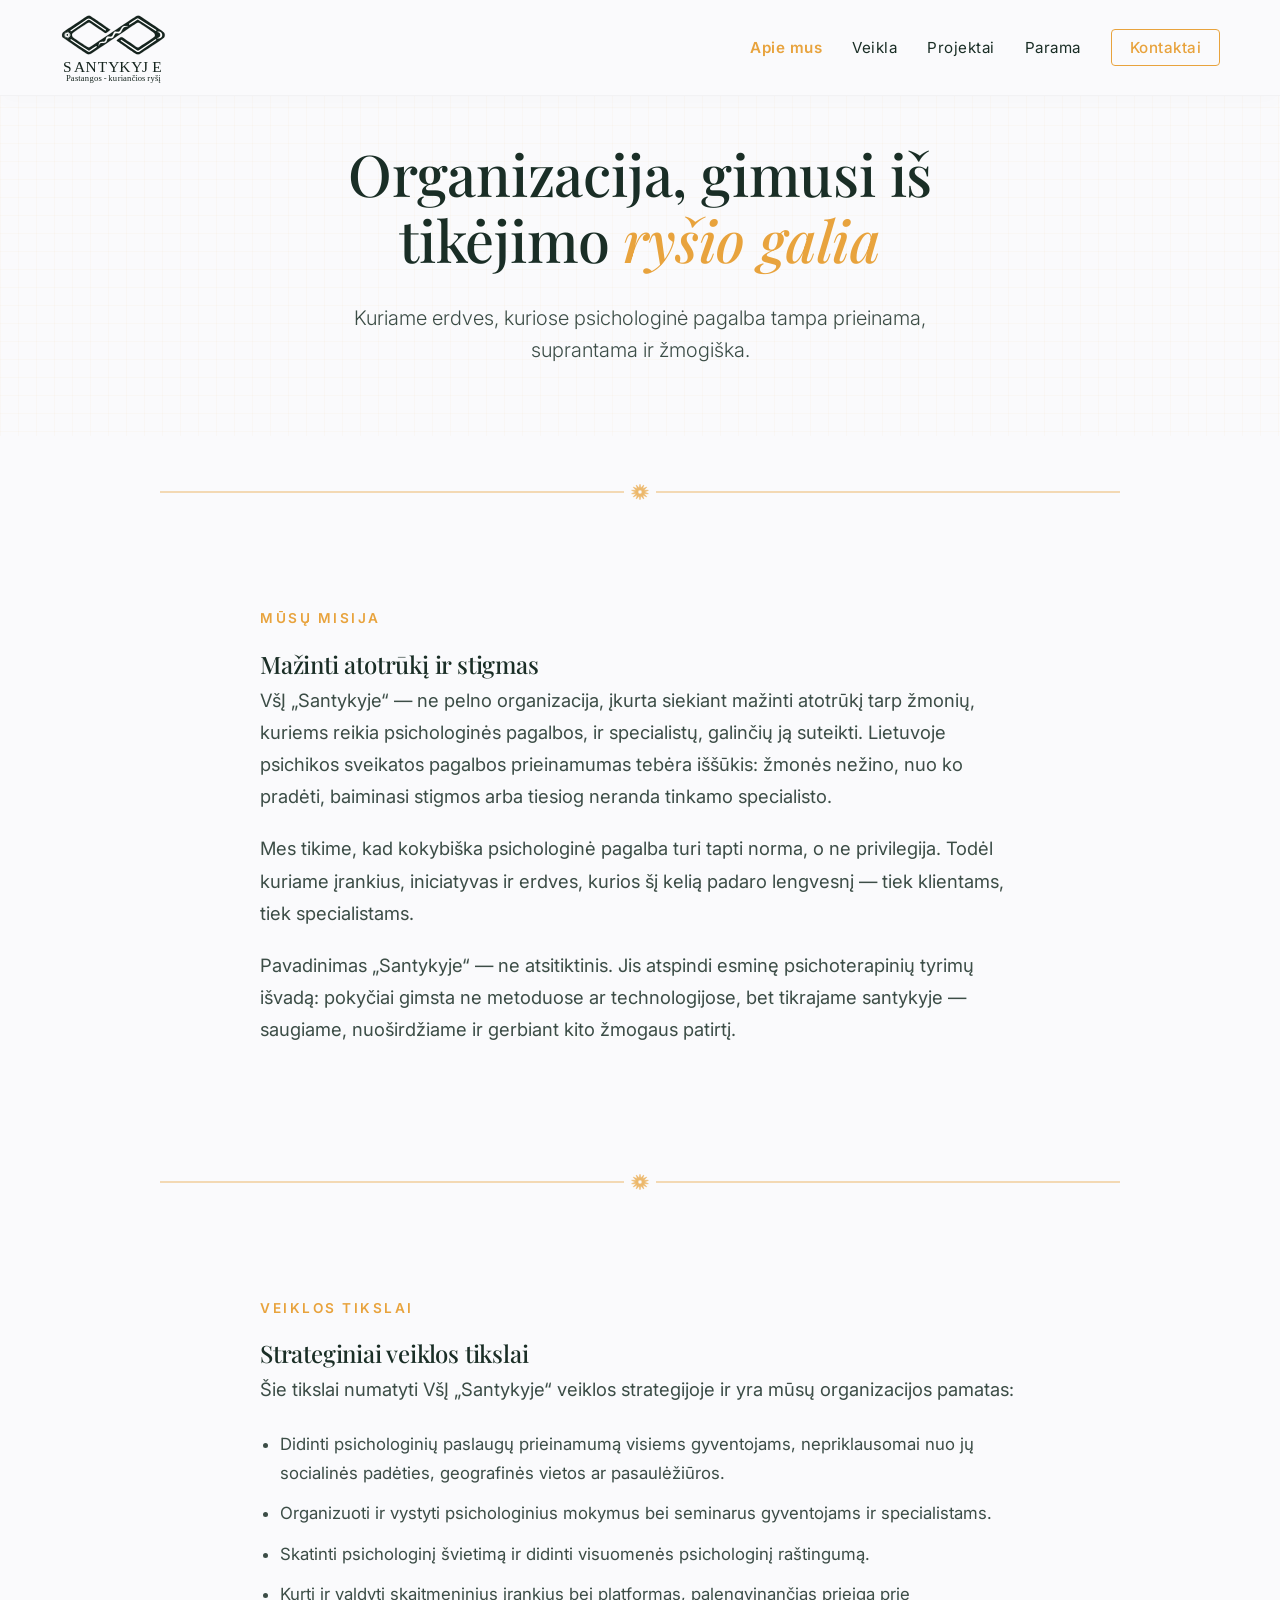
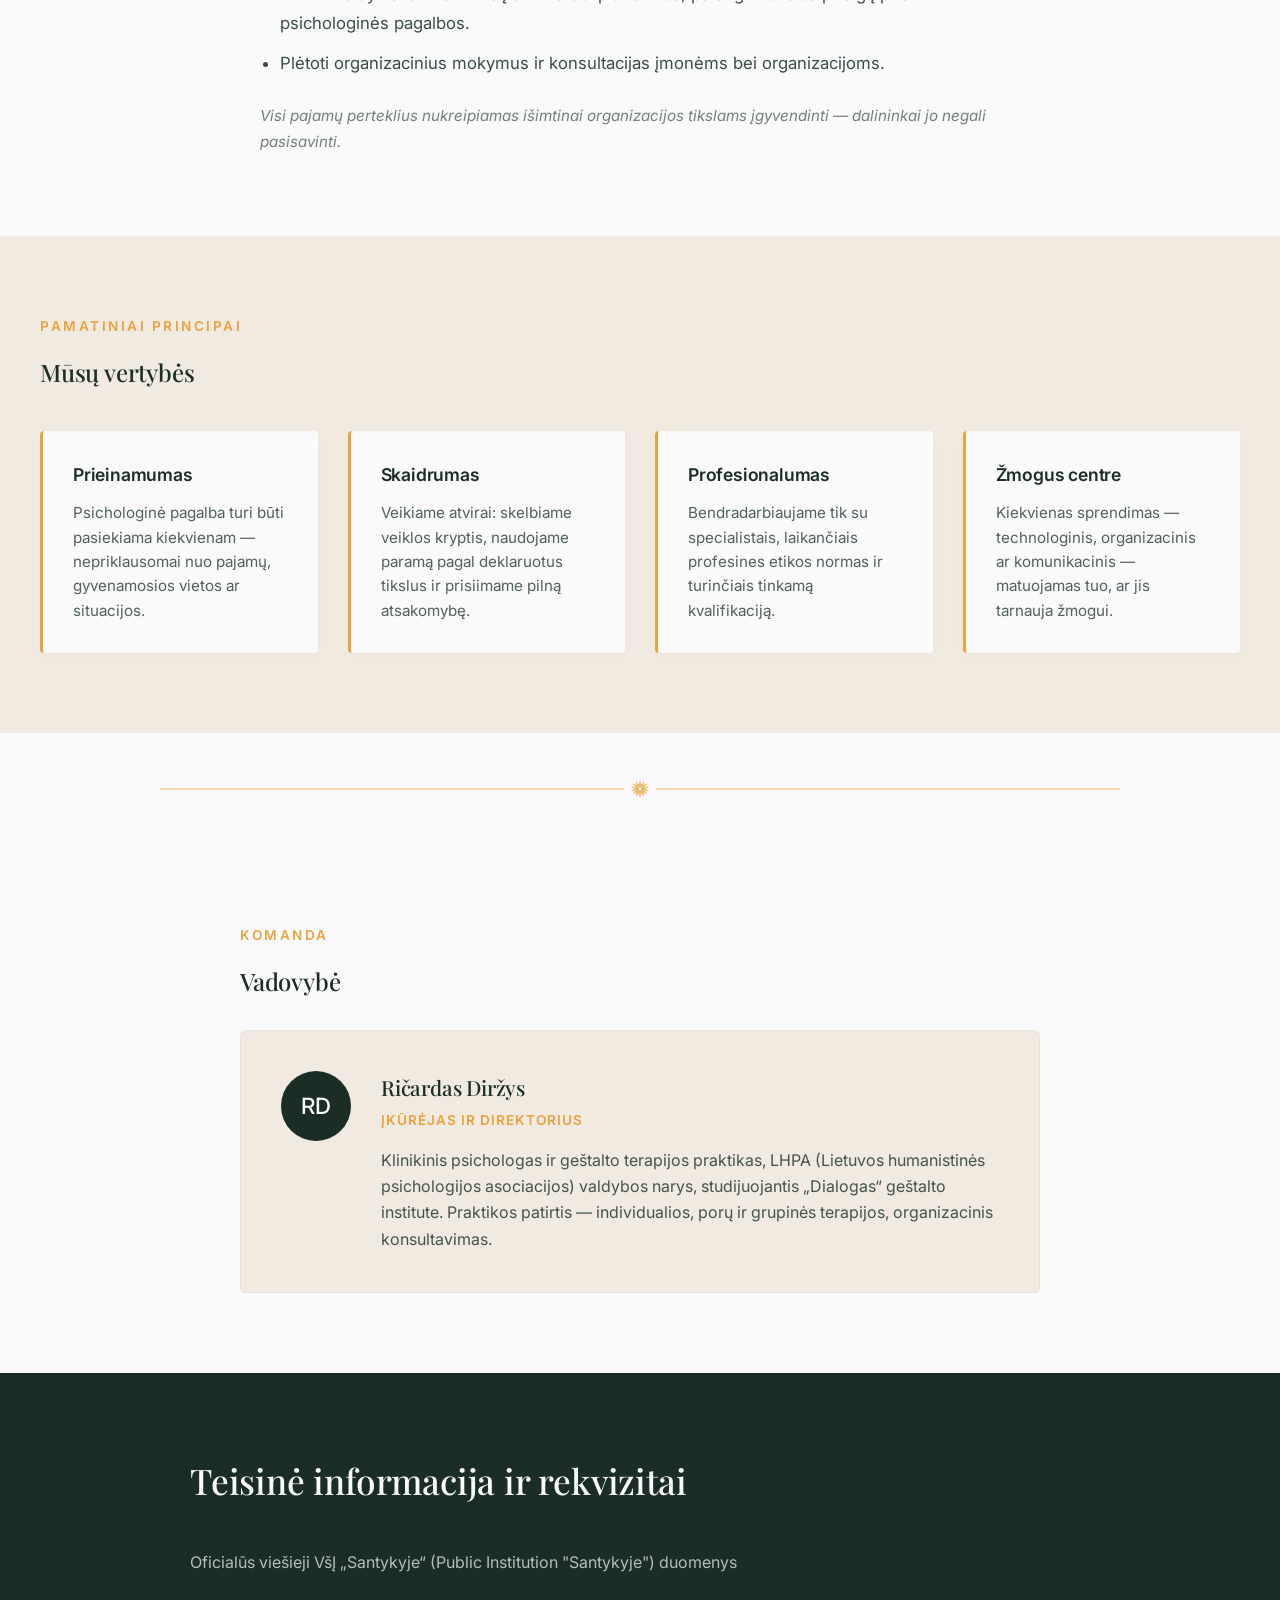
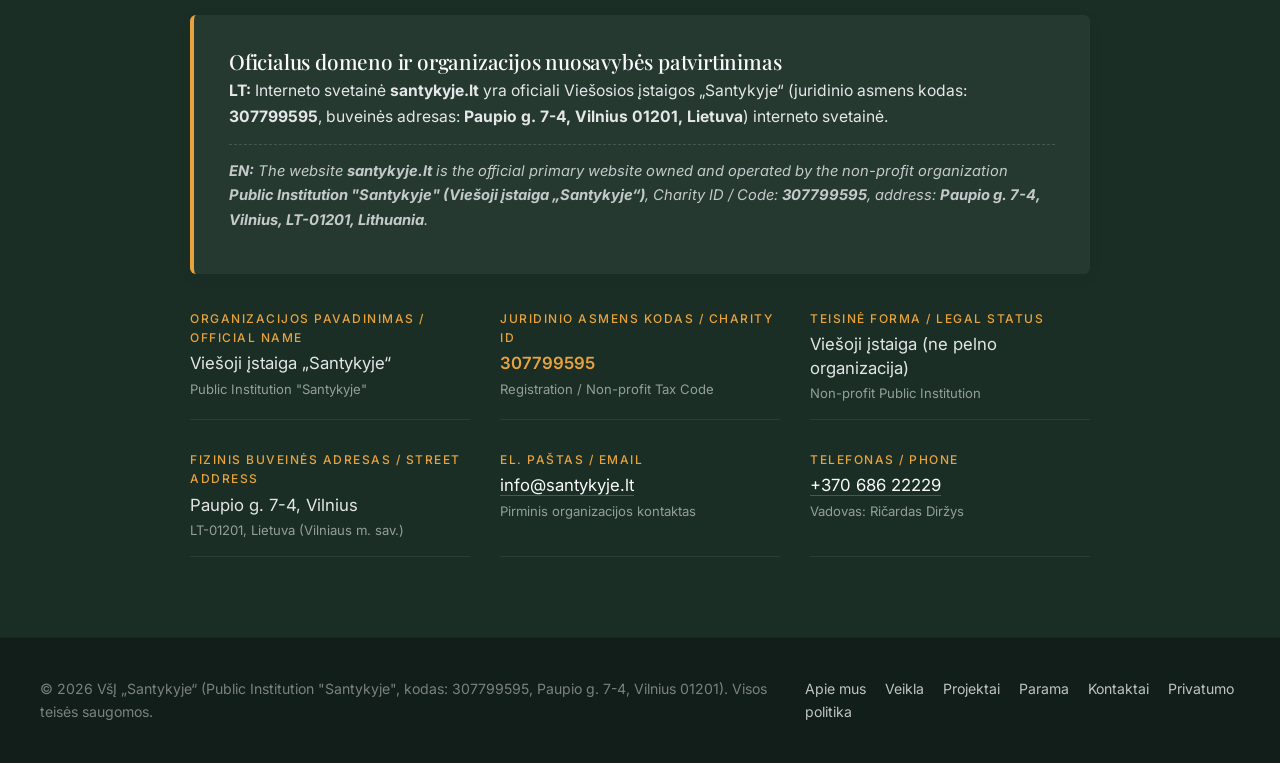
==== commit dd592378: "feat: grieztai suvienodintas pavadinimas i Public Institution Santykyje, patobulinta kontaktu forma " ====
--- a/apie.html
+++ b/apie.html
@@ -33,9 +33,8 @@
       "@type": "NGO",
       "name": "VšĮ „Santykyje“",
       "alternateName": [
-        "Viešoji įstaiga Santykyje",
-        "Public Institution in Santykis",
-        "Public Institution Santykyje"
+        "Viešoji įstaiga „Santykyje“",
+        "Public Institution \"Santykyje\""
       ],
       "url": "https://santykyje.lt",
       "logo": "https://santykyje.lt/logo.svg",
@@ -411,19 +410,19 @@
     <section class="rekvizitai-section">
         <div class="rekvizitai-container fade-up">
             <h2>Teisinė informacija ir rekvizitai</h2>
-            <p class="rekvizitai-subtitle">Oficialūs viešieji VšĮ „Santykyje“ (Public Institution in Santykis) duomenys</p>
+            <p class="rekvizitai-subtitle">Oficialūs viešieji VšĮ „Santykyje“ (Public Institution "Santykyje") duomenys</p>
 
             <div class="official-verification-card" style="background-color: rgba(250, 250, 252, 0.05); border-left: 4px solid #E8A33D; color: #FAFAFC; margin-bottom: 35px;">
                 <h3 style="color: #FAFAFC;">Oficialus domeno ir organizacijos nuosavybės patvirtinimas</h3>
                 <p style="color: rgba(250, 250, 252, 0.9);"><strong>LT:</strong> Interneto svetainė <strong>santykyje.lt</strong> yra oficiali Viešosios įstaigos „Santykyje“ (juridinio asmens kodas: <strong>307799595</strong>, buveinės adresas: <strong>Paupio g. 7-4, Vilnius 01201, Lietuva</strong>) interneto svetainė.</p>
-                <p class="en-note" style="color: rgba(250, 250, 252, 0.75); border-top-color: rgba(250, 250, 252, 0.15);"><strong>EN:</strong> The website <strong>santykyje.lt</strong> is the official primary website owned and operated by the non-profit organization <strong>Public Institution "In Santykis" (Viešoji įstaiga „Santykyje“)</strong>, Charity ID / Code: <strong>307799595</strong>, address: <strong>Paupio g. 7-4, Vilnius, LT-01201, Lithuania</strong>.</p>
+                <p class="en-note" style="color: rgba(250, 250, 252, 0.75); border-top-color: rgba(250, 250, 252, 0.15);"><strong>EN:</strong> The website <strong>santykyje.lt</strong> is the official primary website owned and operated by the non-profit organization <strong>Public Institution "Santykyje" (Viešoji įstaiga „Santykyje“)</strong>, Charity ID / Code: <strong>307799595</strong>, address: <strong>Paupio g. 7-4, Vilnius, LT-01201, Lithuania</strong>.</p>
             </div>
 
             <div class="rek-grid">
                 <div class="rek-item">
                     <label>Organizacijos pavadinimas / Official Name</label>
                     <span>Viešoji įstaiga „Santykyje“</span>
-                    <small>Public Institution "In Santykis" / "Santykyje"</small>
+                    <small>Public Institution "Santykyje"</small>
                 </div>
                 <div class="rek-item">
                     <label>Juridinio asmens kodas / Charity ID</label>
@@ -456,7 +455,7 @@
 
     <footer>
         <div class="footer-container">
-            <p>&copy; 2026 VšĮ „Santykyje“ (Public Institution in Santykis, kodas: 307799595, Paupio g. 7-4, Vilnius 01201). Visos teisės saugomos.</p>
+            <p>&copy; 2026 VšĮ „Santykyje“ (Public Institution "Santykyje", kodas: 307799595, Paupio g. 7-4, Vilnius 01201). Visos teisės saugomos.</p>
             <p>
                 <a href="apie.html" style="margin-right: 15px;">Apie mus</a>
                 <a href="veikla.html" style="margin-right: 15px;">Veikla</a>
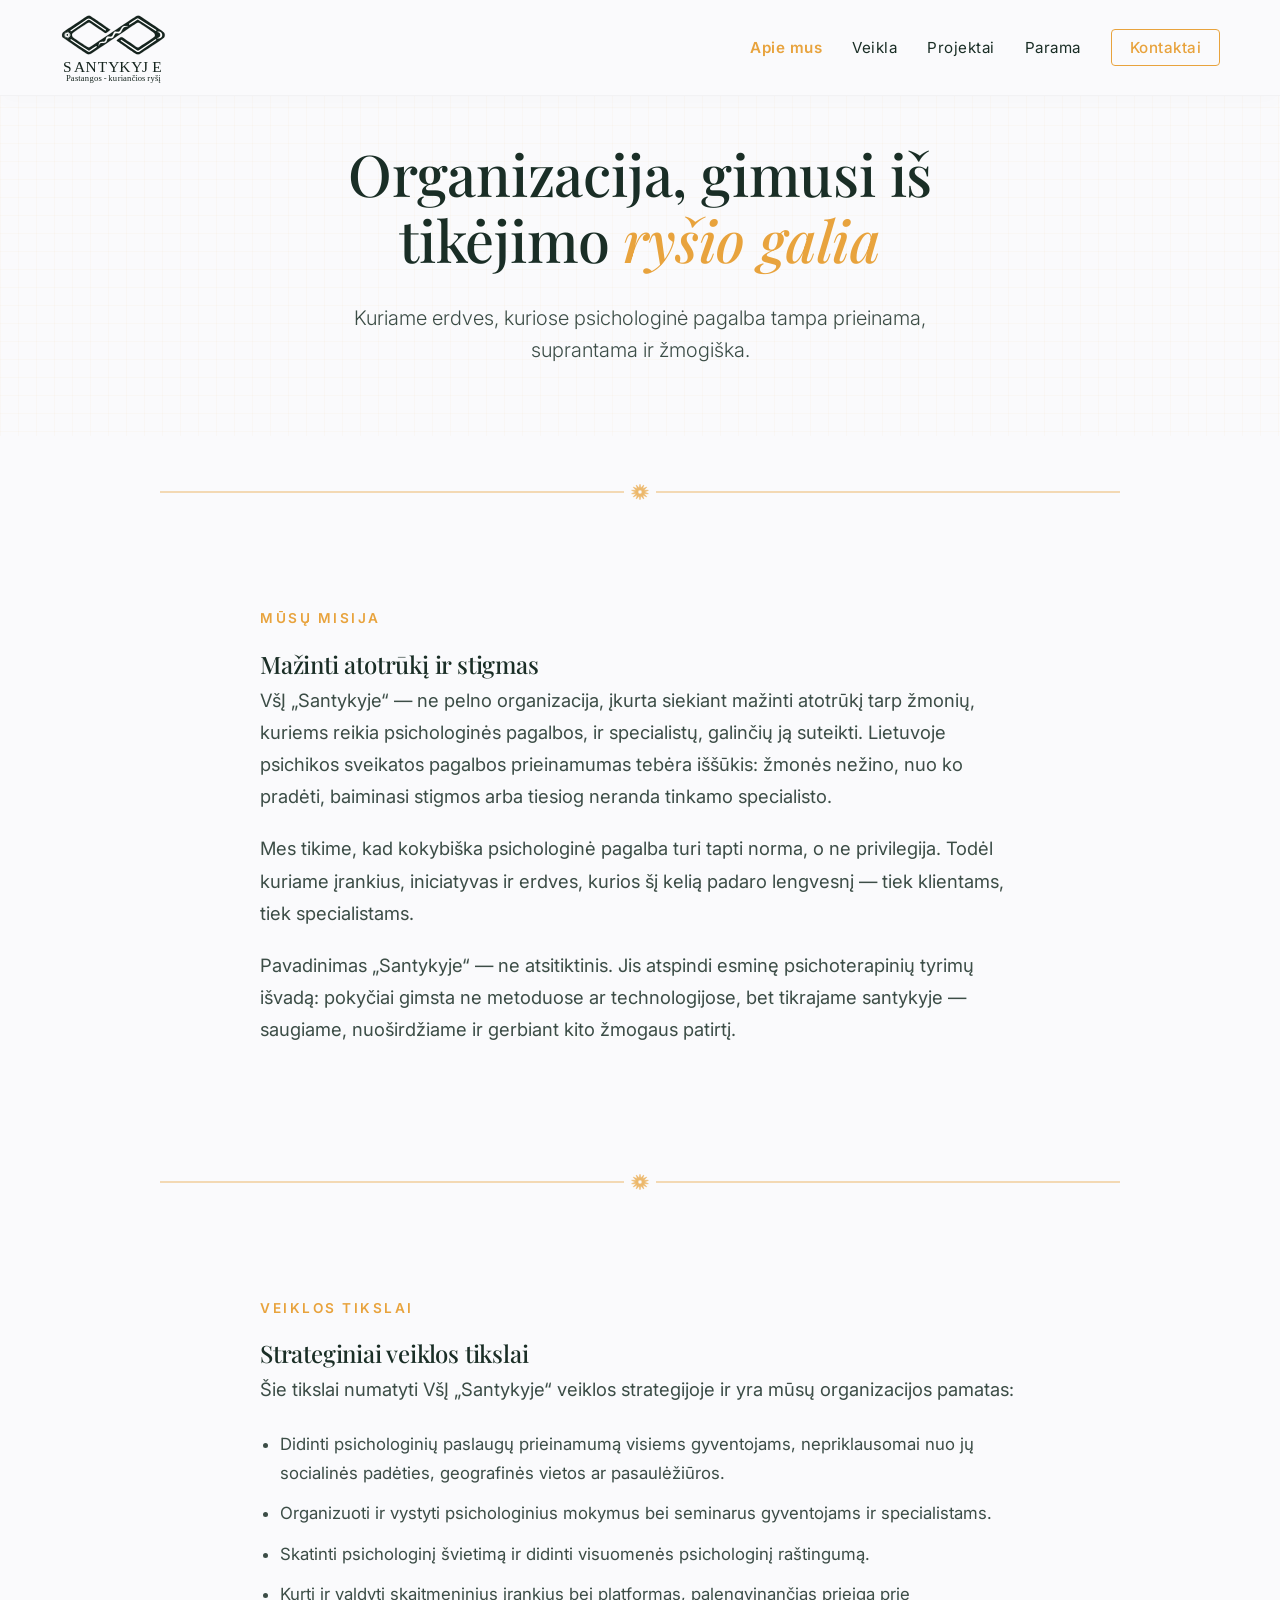
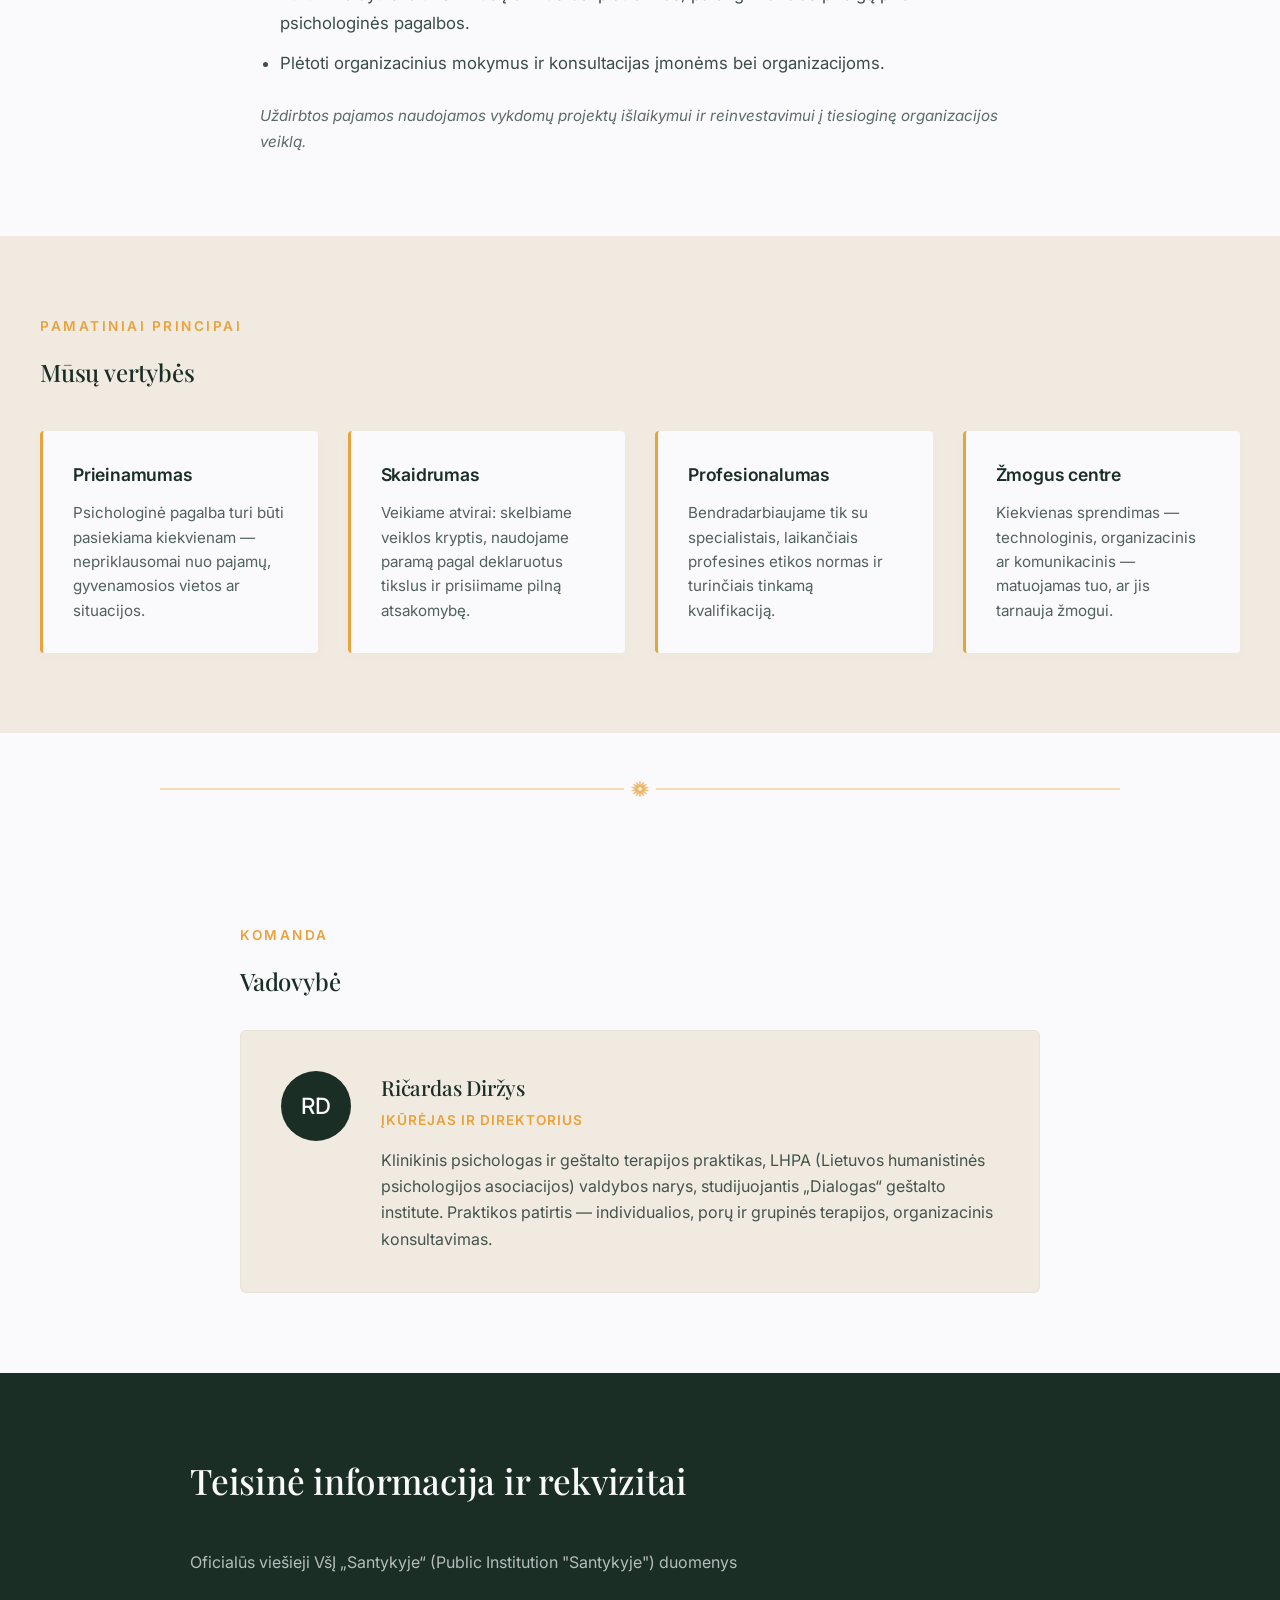
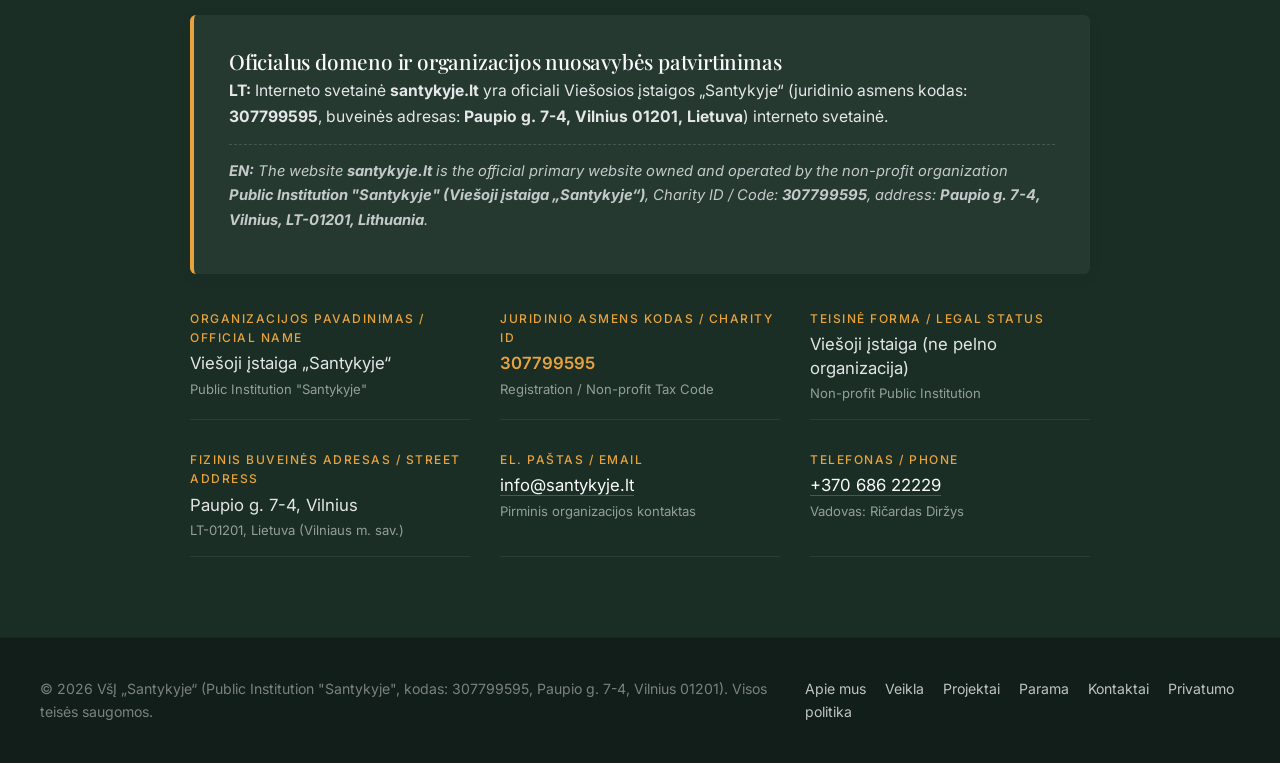
==== commit 650a865c: "fix: atnaujinta pajamu panaudojimo formuluote apie.html faile" ====
--- a/apie.html
+++ b/apie.html
@@ -345,8 +345,7 @@
                 pagalbos.</li>
             <li>Plėtoti organizacinius mokymus ir konsultacijas įmonėms bei organizacijoms.</li>
         </ul>
-        <p style="margin-top: 25px; color: rgba(26, 46, 38, 0.6); font-size: 0.95rem; font-style: italic;">Visi pajamų
-            perteklius nukreipiamas išimtinai organizacijos tikslams įgyvendinti — dalininkai jo negali pasisavinti.</p>
+        <p style="margin-top: 25px; color: rgba(26, 46, 38, 0.7); font-size: 0.95rem; font-style: italic;">Uždirbtos pajamos naudojamos vykdomų projektų išlaikymui ir reinvestavimui į tiesioginę organizacijos veiklą.</p>
     </section>
 
     <!-- VERTYBĖS -->
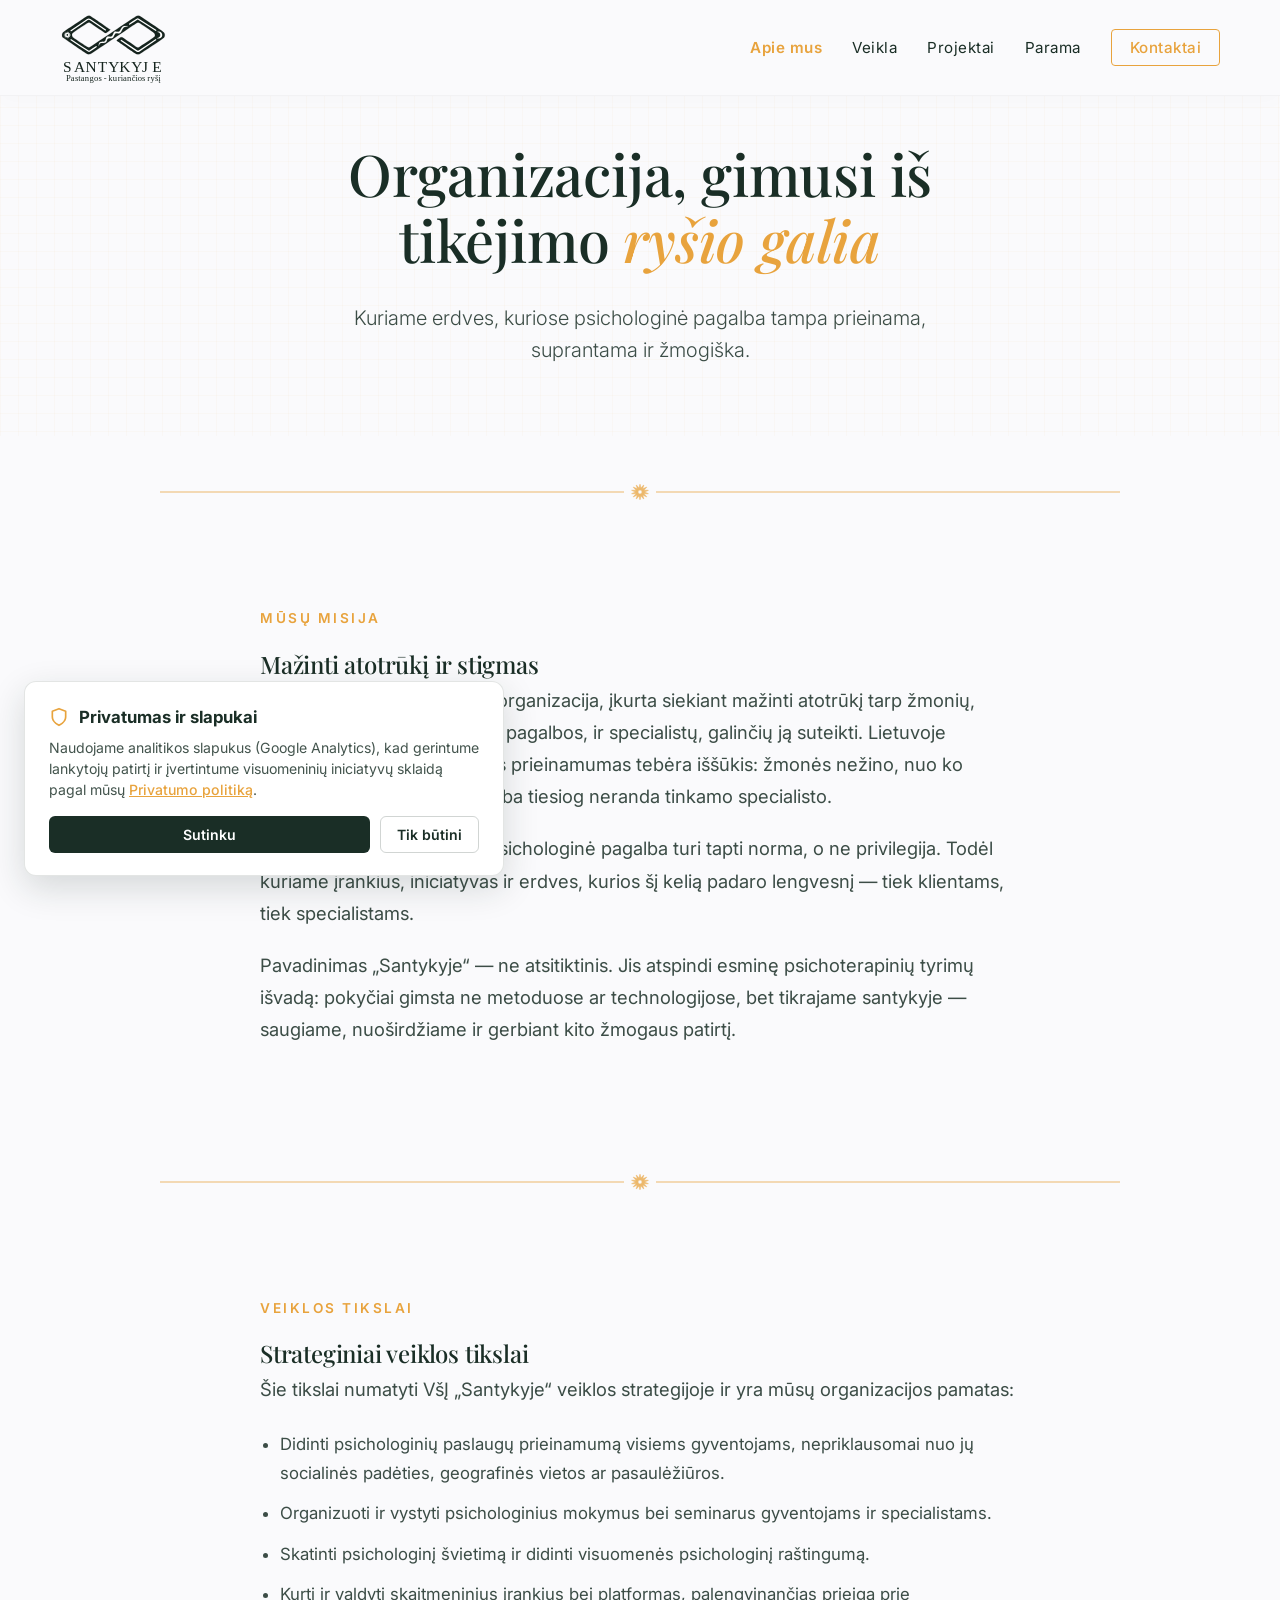
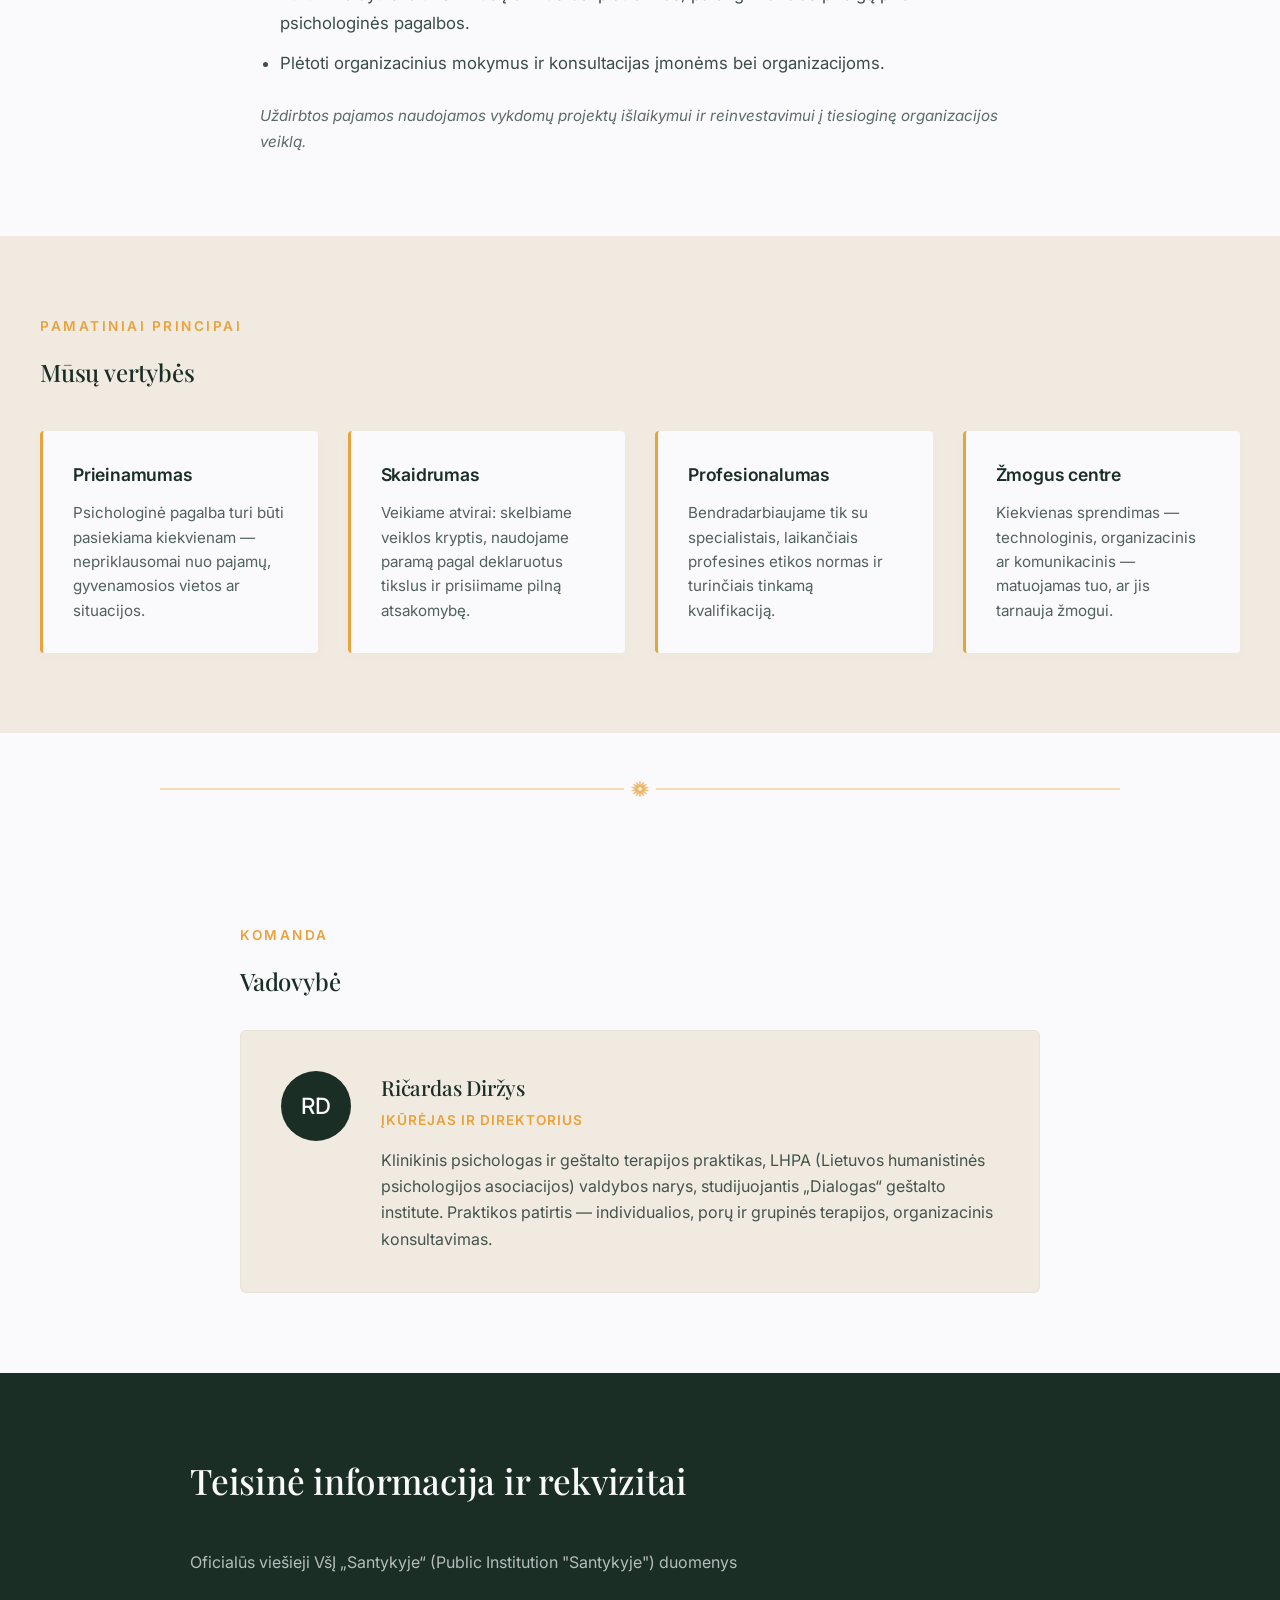
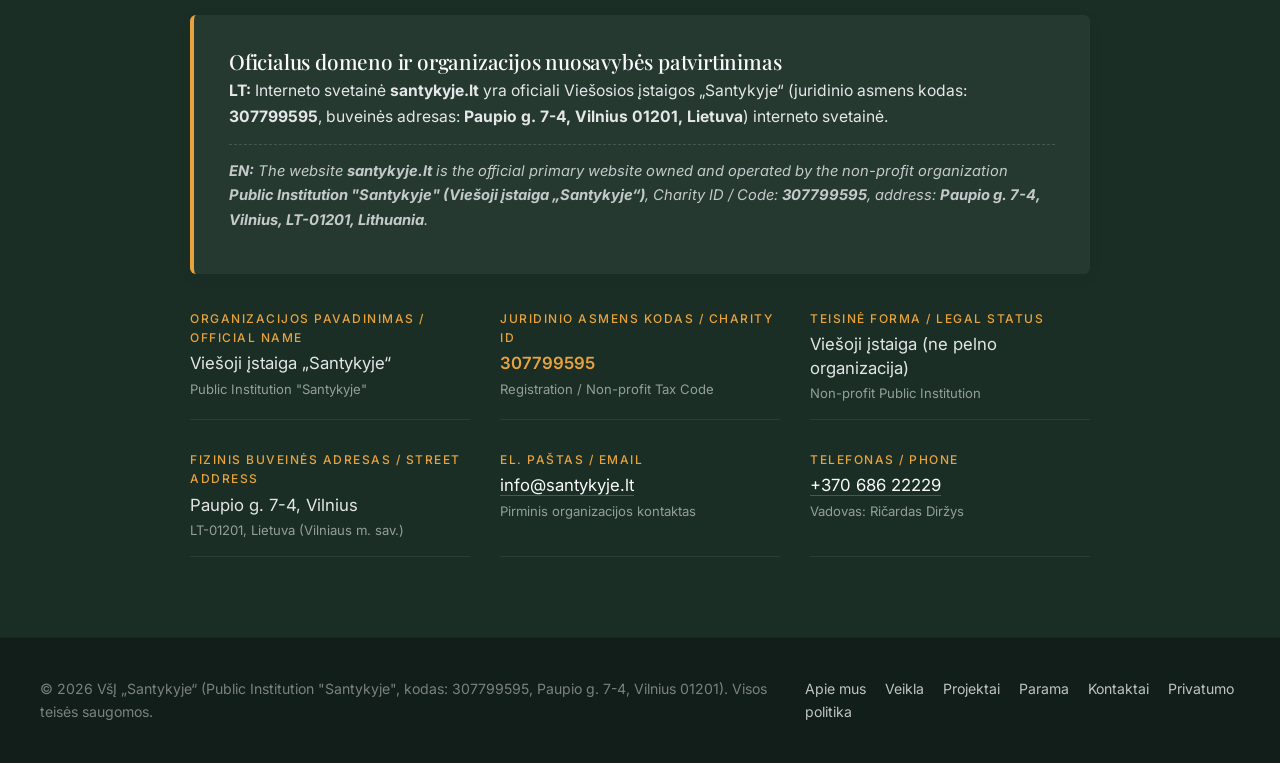
==== commit abc649d2: "feat: prideti GA4 (G-ZPH6WLMYG9), Consent Mode v2 ir Google Ad Grants konversiju sekima" ====
--- a/apie.html
+++ b/apie.html
@@ -3,6 +3,9 @@
 
 <head>
     <meta charset="UTF-8">
+    <!-- Google Analytics 4 (GA4) with Google Consent Mode v2 -->
+    <script src="analytics.js"></script>
+    <script async src="https://www.googletagmanager.com/gtag/js?id=G-ZPH6WLMYG9"></script>
     <meta name="viewport" content="width=device-width, initial-scale=1.0">
     <title>Apie mus — VšĮ „Santykyje“</title>
     <link rel="icon" type="image/svg+xml" href="logo.svg">
--- a/style.css
+++ b/style.css
@@ -1169,3 +1169,134 @@
     }
 }
 
+/* ==========================================================================
+   Cookie Consent Banner (Google Consent Mode v2 & BDAR)
+   ========================================================================== */
+#santykyje-cookie-banner {
+    position: fixed;
+    bottom: 24px;
+    left: 24px;
+    right: 24px;
+    max-width: 480px;
+    z-index: 999999;
+    animation: cookieFadeIn 0.35s ease forwards;
+    pointer-events: auto;
+}
+
+@keyframes cookieFadeIn {
+    from {
+        opacity: 0;
+        transform: translateY(20px);
+    }
+    to {
+        opacity: 1;
+        transform: translateY(0);
+    }
+}
+
+#santykyje-cookie-banner.cookie-banner-hidden {
+    opacity: 0;
+    transform: translateY(20px);
+    transition: opacity 0.3s ease, transform 0.3s ease;
+    pointer-events: none;
+}
+
+.cookie-card {
+    background: #FFFFFF;
+    color: #1A2E26;
+    border: 1px solid rgba(26, 46, 38, 0.12);
+    border-radius: 12px;
+    box-shadow: 0 12px 35px rgba(26, 46, 38, 0.16);
+    padding: 22px 24px;
+    display: flex;
+    flex-direction: column;
+    gap: 16px;
+    font-family: 'Inter', -apple-system, BlinkMacSystemFont, "Segoe UI", sans-serif;
+}
+
+.cookie-header {
+    display: flex;
+    align-items: center;
+    gap: 10px;
+    font-size: 1.05rem;
+    font-weight: 600;
+    color: #1A2E26;
+    margin-bottom: 6px;
+}
+
+.cookie-content p {
+    font-size: 0.88rem;
+    line-height: 1.5;
+    color: rgba(26, 46, 38, 0.82);
+    margin: 0;
+}
+
+.cookie-content a {
+    color: #E8A33D;
+    text-decoration: underline;
+    font-weight: 500;
+}
+
+.cookie-content a:hover {
+    color: #1A2E26;
+}
+
+.cookie-actions {
+    display: flex;
+    gap: 10px;
+    align-items: center;
+}
+
+.cookie-btn {
+    font-family: 'Inter', sans-serif;
+    font-size: 0.88rem;
+    font-weight: 600;
+    padding: 10px 18px;
+    border-radius: 6px;
+    cursor: pointer;
+    transition: all 0.2s ease;
+    border: none;
+    outline: none;
+}
+
+.cookie-btn-accept {
+    background-color: #1A2E26;
+    color: #FFFFFF;
+    flex: 1;
+}
+
+.cookie-btn-accept:hover {
+    background-color: #E8A33D;
+    color: #FFFFFF;
+}
+
+.cookie-btn-decline {
+    background-color: transparent;
+    color: #1A2E26;
+    border: 1px solid rgba(26, 46, 38, 0.2);
+    padding: 9px 16px;
+}
+
+.cookie-btn-decline:hover {
+    background-color: rgba(26, 46, 38, 0.05);
+    border-color: rgba(26, 46, 38, 0.35);
+}
+
+@media (max-width: 600px) {
+    #santykyje-cookie-banner {
+        bottom: 15px;
+        left: 15px;
+        right: 15px;
+        max-width: none;
+    }
+    
+    .cookie-actions {
+        flex-direction: column;
+    }
+    
+    .cookie-btn {
+        width: 100%;
+        text-align: center;
+    }
+}
+
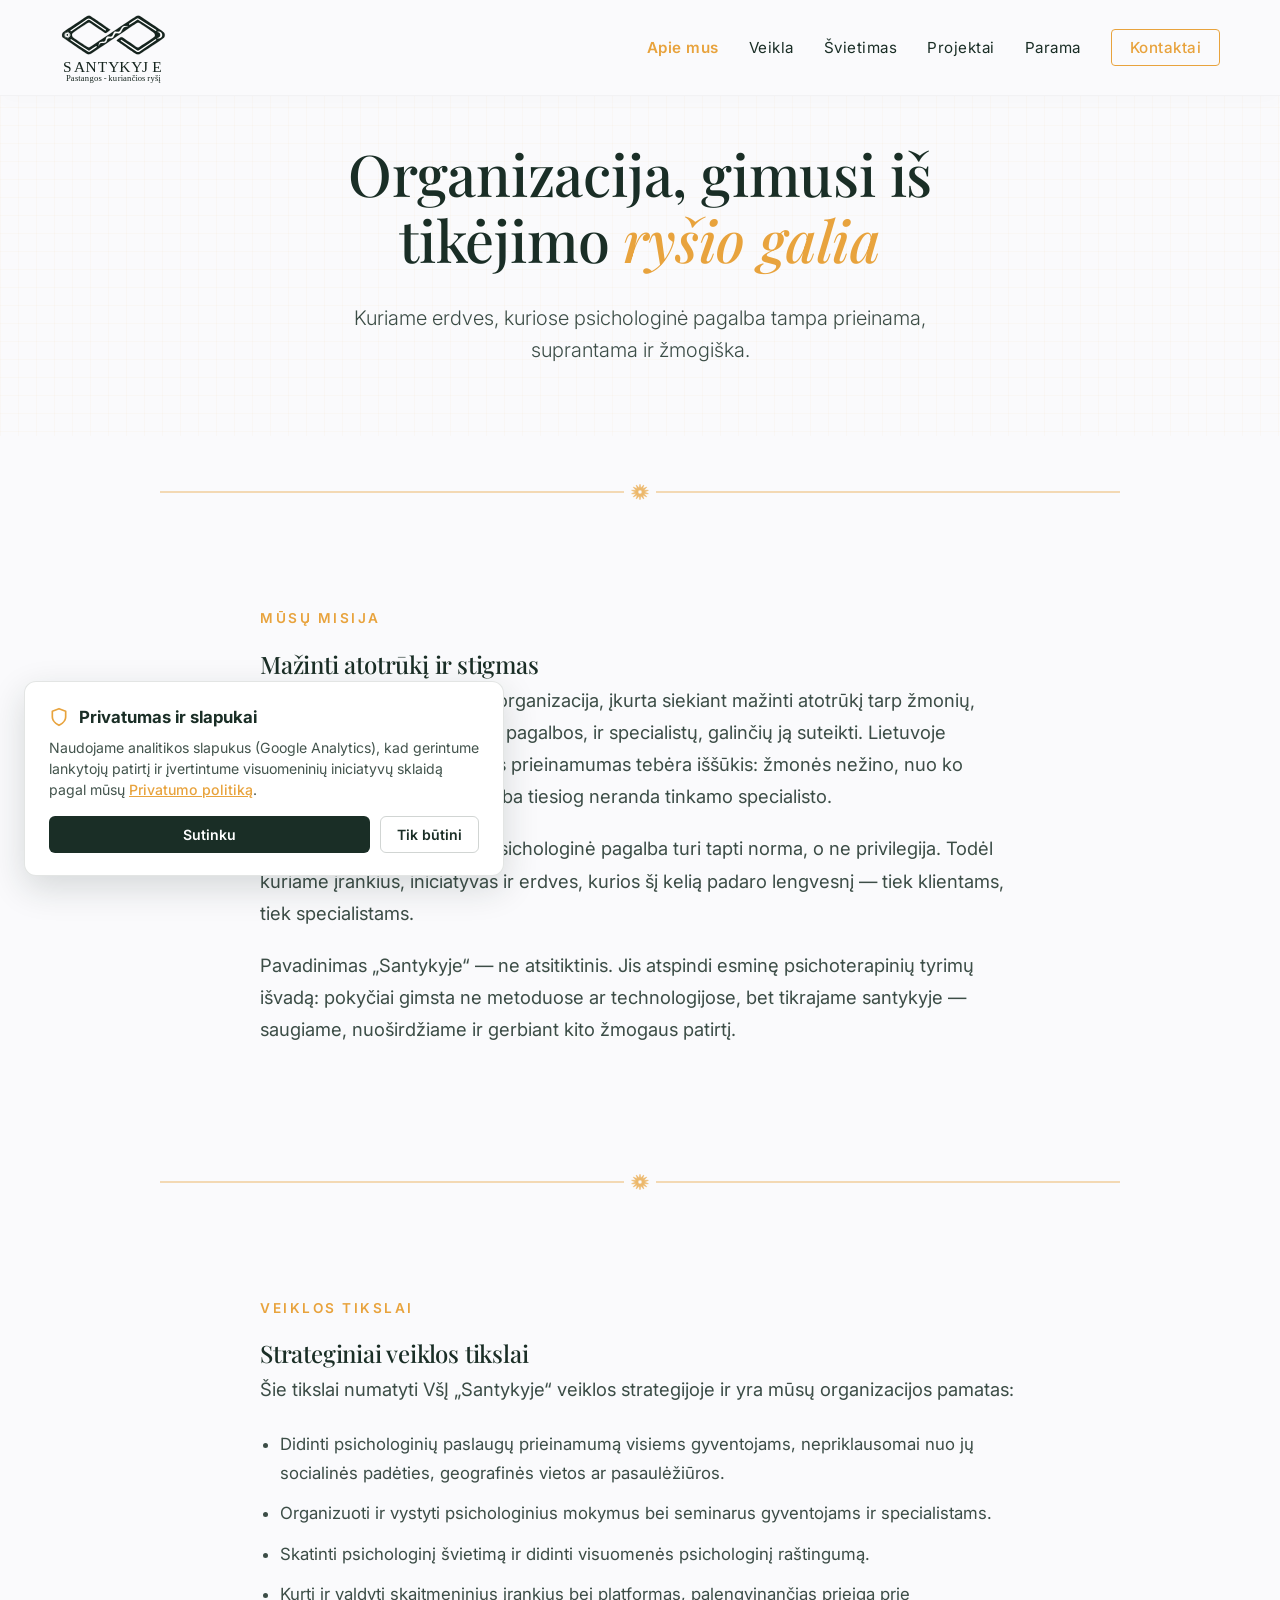
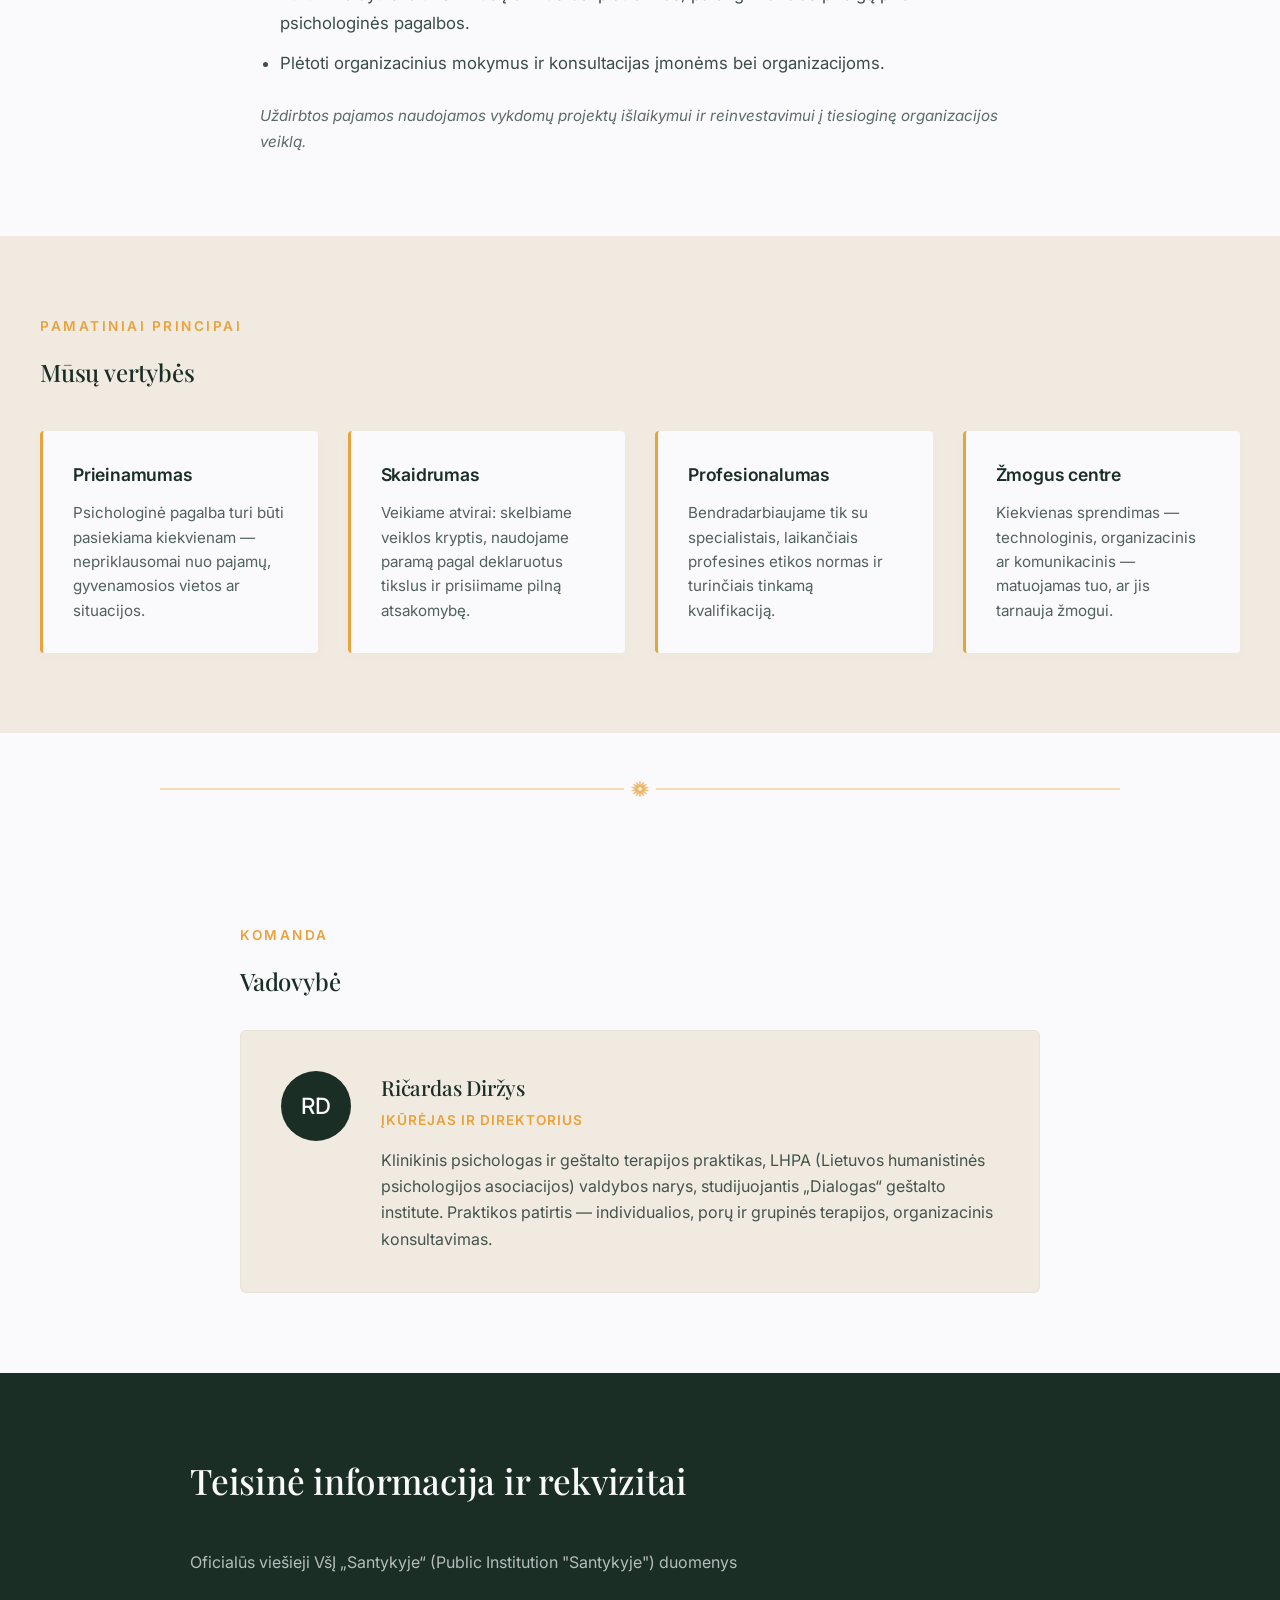
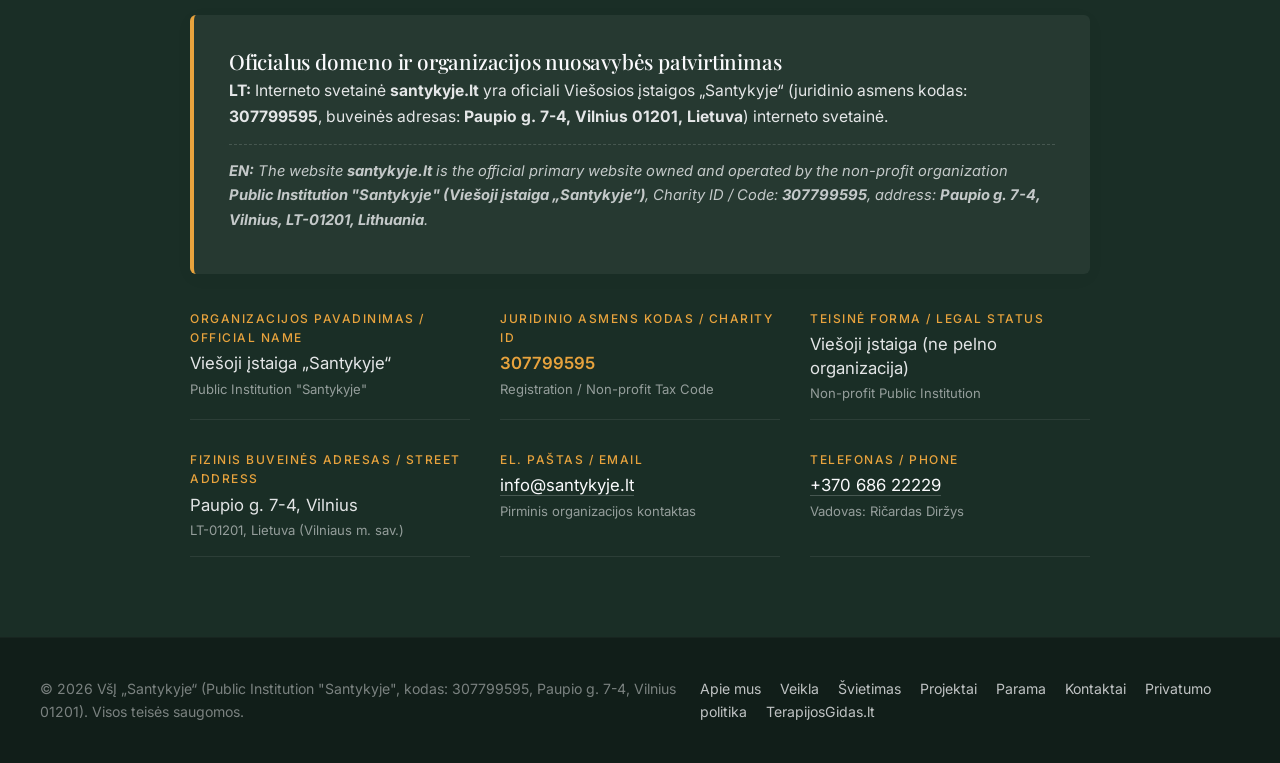
==== commit 9a998637: "feat: pridėtas visuomeninio švietimo skyrius ir 4 moksliškai pagrįsti straipsniai" ====
--- a/apie.html
+++ b/apie.html
@@ -282,6 +282,7 @@
                 <ul>
                     <li><a href="apie.html" style="font-weight: 600; color: #E8A33D;">Apie mus</a></li>
                     <li><a href="veikla.html">Veikla</a></li>
+                    <li><a href="straipsniai.html">Švietimas</a></li>
                     <li><a href="projektai.html">Projektai</a></li>
                     <li><a href="parama.html">Parama</a></li>
                     <li><a href="kontaktai.html" class="cta-nav">Kontaktai</a></li>
@@ -461,10 +462,12 @@
             <p>
                 <a href="apie.html" style="margin-right: 15px;">Apie mus</a>
                 <a href="veikla.html" style="margin-right: 15px;">Veikla</a>
+                <a href="straipsniai.html" style="margin-right: 15px;">Švietimas</a>
                 <a href="projektai.html" style="margin-right: 15px;">Projektai</a>
                 <a href="parama.html" style="margin-right: 15px;">Parama</a>
                 <a href="kontaktai.html" style="margin-right: 15px;">Kontaktai</a>
-                <a href="privatumo-politika.html">Privatumo politika</a>
+                <a href="privatumo-politika.html" style="margin-right: 15px;">Privatumo politika</a>
+                <a href="https://terapijosgidas.lt" target="_blank" rel="noopener">TerapijosGidas.lt</a>
             </p>
         </div>
     </footer>
--- a/style.css
+++ b/style.css
@@ -1300,3 +1300,324 @@
     }
 }
 
+/* ==========================================================================
+   Straipsniai & Visuomeninis švietimas (Article Hub & Single Article Styles)
+   ========================================================================== */
+
+.breadcrumbs {
+    display: flex;
+    align-items: center;
+    gap: 8px;
+    font-size: 0.88rem;
+    color: rgba(26, 46, 38, 0.65);
+    margin-bottom: 24px;
+    flex-wrap: wrap;
+}
+
+.breadcrumbs a {
+    color: #1A2E26;
+    text-decoration: underline;
+    text-underline-offset: 3px;
+}
+
+.breadcrumbs a:hover {
+    color: #E8A33D;
+}
+
+.breadcrumbs span.sep {
+    opacity: 0.4;
+}
+
+.breadcrumbs span.current {
+    color: rgba(26, 46, 38, 0.85);
+    font-weight: 500;
+}
+
+/* Articles Hub Grid */
+.articles-grid {
+    display: grid;
+    grid-template-columns: repeat(auto-fit, minmax(320px, 1fr));
+    gap: 32px;
+    margin: 40px 0 60px 0;
+}
+
+.article-card {
+    background: #FFFFFF;
+    border: 1px solid rgba(26, 46, 38, 0.08);
+    border-radius: 12px;
+    padding: 32px 28px;
+    display: flex;
+    flex-direction: column;
+    justify-content: space-between;
+    transition: transform 0.3s ease, box-shadow 0.3s ease, border-color 0.3s ease;
+    box-shadow: 0 4px 18px rgba(26, 46, 38, 0.03);
+}
+
+.article-card:hover {
+    transform: translateY(-4px);
+    box-shadow: 0 12px 30px rgba(26, 46, 38, 0.08);
+    border-color: rgba(232, 163, 61, 0.35);
+}
+
+.article-card-top {
+    display: flex;
+    align-items: center;
+    justify-content: space-between;
+    margin-bottom: 16px;
+    gap: 12px;
+}
+
+.article-tag {
+    display: inline-block;
+    padding: 4px 12px;
+    border-radius: 20px;
+    font-size: 0.78rem;
+    font-weight: 600;
+    text-transform: uppercase;
+    letter-spacing: 0.5px;
+    background: rgba(232, 163, 61, 0.12);
+    color: #9C6517;
+}
+
+.article-read-time {
+    font-size: 0.82rem;
+    color: rgba(26, 46, 38, 0.6);
+}
+
+.article-card h3 {
+    font-size: 1.4rem;
+    line-height: 1.35;
+    margin-bottom: 14px;
+}
+
+.article-card h3 a {
+    color: #1A2E26;
+    transition: color 0.2s ease;
+}
+
+.article-card:hover h3 a {
+    color: #E8A33D;
+}
+
+.article-card p {
+    font-size: 0.95rem;
+    color: rgba(26, 46, 38, 0.78);
+    line-height: 1.6;
+    margin-bottom: 24px;
+}
+
+.article-card-link {
+    display: inline-flex;
+    align-items: center;
+    gap: 6px;
+    font-size: 0.92rem;
+    font-weight: 600;
+    color: #E8A33D;
+    transition: gap 0.2s ease;
+}
+
+.article-card:hover .article-card-link {
+    gap: 10px;
+}
+
+/* Single Article Layout */
+.article-container {
+    max-width: 820px;
+    margin: 0 auto;
+    padding: 130px 24px 80px 24px;
+}
+
+.article-header {
+    margin-bottom: 36px;
+    padding-bottom: 24px;
+    border-bottom: 1px solid rgba(26, 46, 38, 0.08);
+}
+
+.article-header h1 {
+    font-size: 2.5rem;
+    line-height: 1.25;
+    margin: 16px 0;
+    color: #1A2E26;
+}
+
+.article-meta-bar {
+    display: flex;
+    flex-wrap: wrap;
+    align-items: center;
+    gap: 18px;
+    font-size: 0.88rem;
+    color: rgba(26, 46, 38, 0.65);
+    margin-top: 14px;
+}
+
+.article-meta-bar span {
+    display: inline-flex;
+    align-items: center;
+    gap: 6px;
+}
+
+.article-lead {
+    font-size: 1.18rem;
+    line-height: 1.65;
+    color: rgba(26, 46, 38, 0.88);
+    font-weight: 400;
+    margin-bottom: 28px;
+}
+
+.article-content {
+    font-size: 1.05rem;
+    line-height: 1.8;
+    color: #243830;
+}
+
+.article-content p {
+    margin-bottom: 22px;
+}
+
+.article-content h2 {
+    font-size: 1.75rem;
+    line-height: 1.35;
+    margin: 44px 0 18px 0;
+    color: #1A2E26;
+    padding-bottom: 8px;
+    border-bottom: 1px solid rgba(26, 46, 38, 0.08);
+}
+
+.article-content h3 {
+    font-size: 1.32rem;
+    line-height: 1.4;
+    margin: 28px 0 12px 0;
+    color: #1A2E26;
+}
+
+.article-content ul,
+.article-content ol {
+    margin: 16px 0 26px 24px;
+    padding-left: 10px;
+}
+
+.article-content li {
+    margin-bottom: 10px;
+    line-height: 1.7;
+}
+
+.article-content strong {
+    color: #1A2E26;
+    font-weight: 600;
+}
+
+/* Call to Action Box in Article */
+.article-cta-box {
+    background: linear-gradient(135deg, rgba(232, 163, 61, 0.08) 0%, rgba(26, 46, 38, 0.04) 100%);
+    border: 1px solid rgba(232, 163, 61, 0.35);
+    border-left: 5px solid #E8A33D;
+    border-radius: 10px;
+    padding: 26px 28px;
+    margin: 40px 0;
+}
+
+.article-cta-box h3 {
+    font-size: 1.25rem;
+    margin-top: 0;
+    margin-bottom: 10px;
+    color: #1A2E26;
+    display: flex;
+    align-items: center;
+    gap: 8px;
+}
+
+.article-cta-box p {
+    font-size: 0.98rem;
+    line-height: 1.6;
+    margin-bottom: 16px;
+    color: rgba(26, 46, 38, 0.85);
+}
+
+.article-cta-btn {
+    display: inline-flex;
+    align-items: center;
+    gap: 8px;
+    background-color: #E8A33D;
+    color: #FFFFFF !important;
+    font-weight: 600;
+    font-size: 0.95rem;
+    padding: 12px 24px;
+    border-radius: 6px;
+    transition: background-color 0.25s ease, transform 0.25s ease;
+    box-shadow: 0 4px 12px rgba(232, 163, 61, 0.25);
+}
+
+.article-cta-btn:hover {
+    background-color: #D38E2A;
+    transform: translateY(-2px);
+    box-shadow: 0 6px 16px rgba(232, 163, 61, 0.35);
+}
+
+/* Related Articles Section */
+.related-articles {
+    margin-top: 60px;
+    padding-top: 40px;
+    border-top: 2px solid rgba(26, 46, 38, 0.08);
+}
+
+.related-articles h3 {
+    font-size: 1.45rem;
+    margin-bottom: 24px;
+}
+
+.related-grid {
+    display: grid;
+    grid-template-columns: repeat(auto-fit, minmax(260px, 1fr));
+    gap: 20px;
+}
+
+.related-card {
+    background: #FFFFFF;
+    border: 1px solid rgba(26, 46, 38, 0.08);
+    border-radius: 8px;
+    padding: 20px;
+    transition: border-color 0.2s ease, transform 0.2s ease;
+}
+
+.related-card:hover {
+    border-color: #E8A33D;
+    transform: translateY(-2px);
+}
+
+.related-card h4 {
+    font-family: 'Playfair Display', Georgia, serif;
+    font-size: 1.1rem;
+    line-height: 1.35;
+    margin-bottom: 8px;
+}
+
+.related-card a {
+    color: #1A2E26;
+}
+
+.related-card:hover a {
+    color: #E8A33D;
+}
+
+.related-card p {
+    font-size: 0.85rem;
+    color: rgba(26, 46, 38, 0.65);
+    margin: 0;
+}
+
+@media (max-width: 768px) {
+    .article-header h1 {
+        font-size: 2rem;
+    }
+    .article-container {
+        padding-top: 100px;
+    }
+    .article-cta-box {
+        padding: 20px;
+    }
+    .article-cta-btn {
+        width: 100%;
+        justify-content: center;
+    }
+}
+
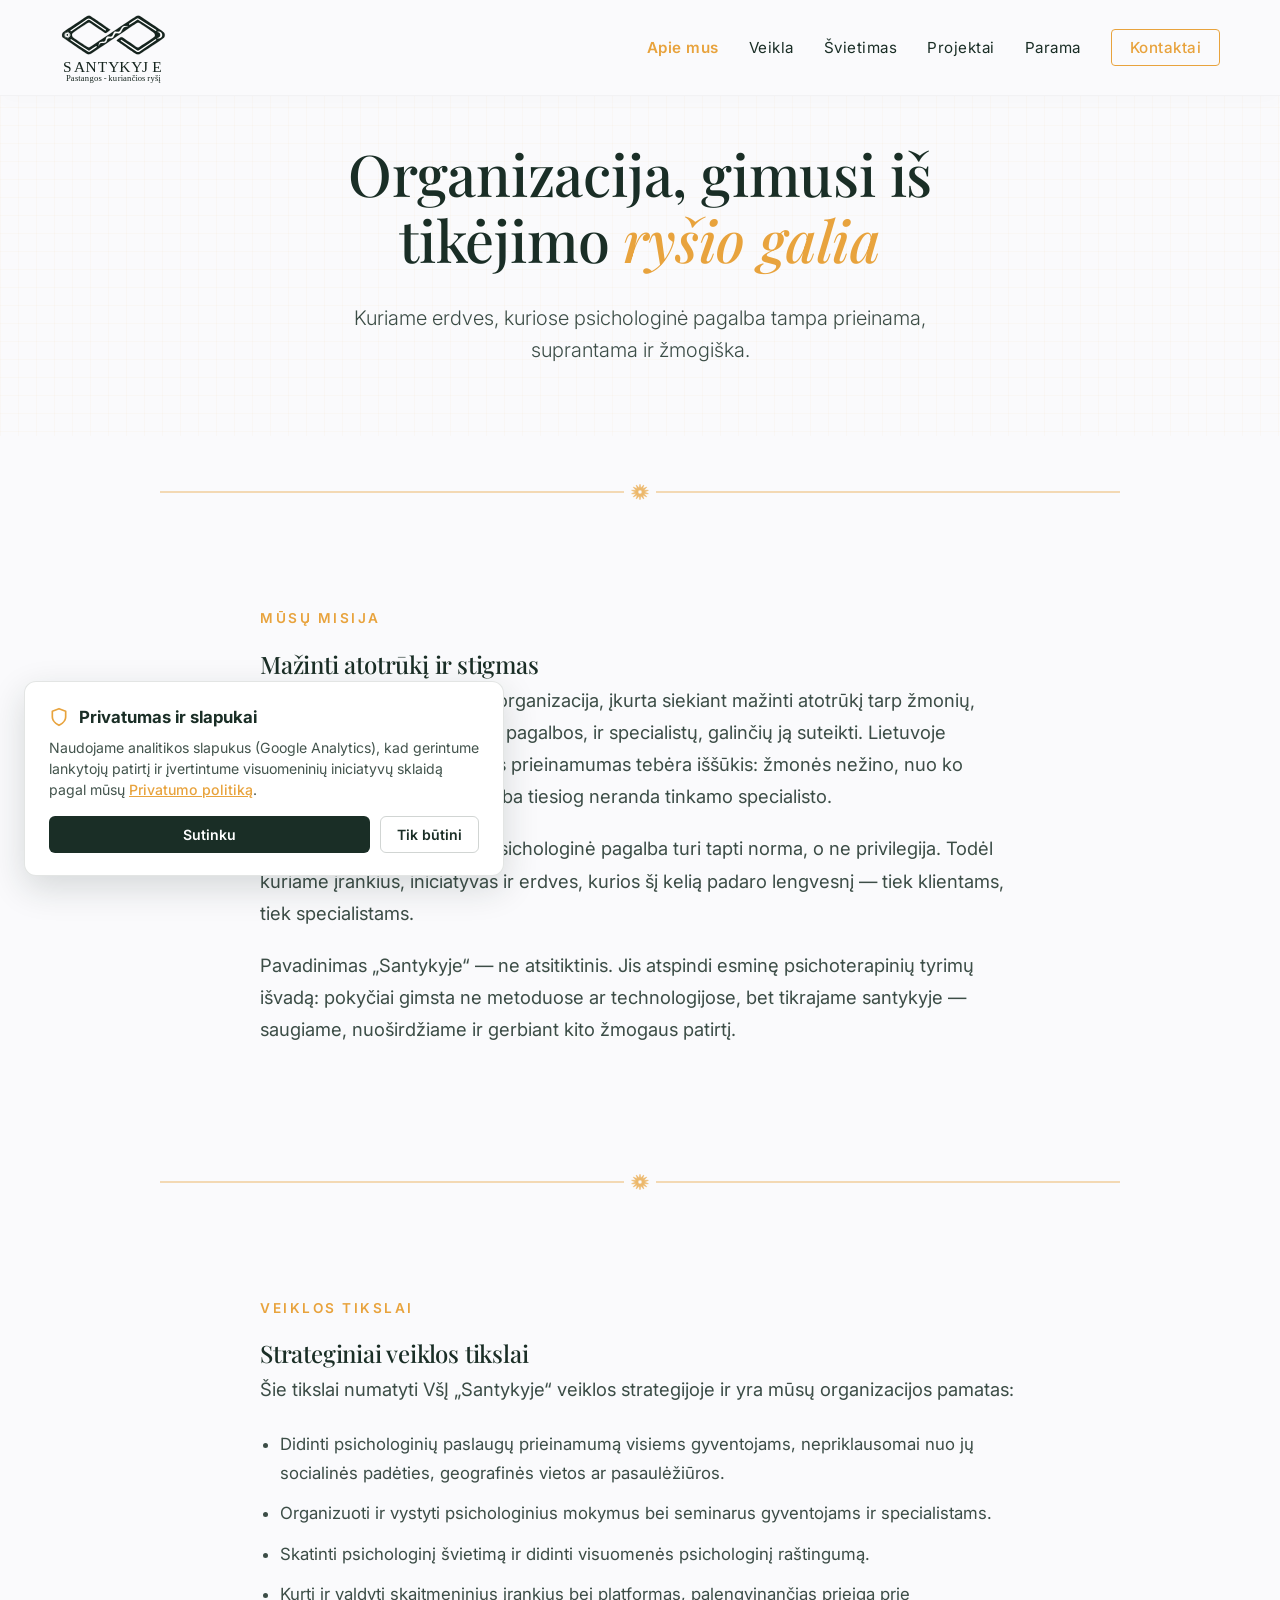
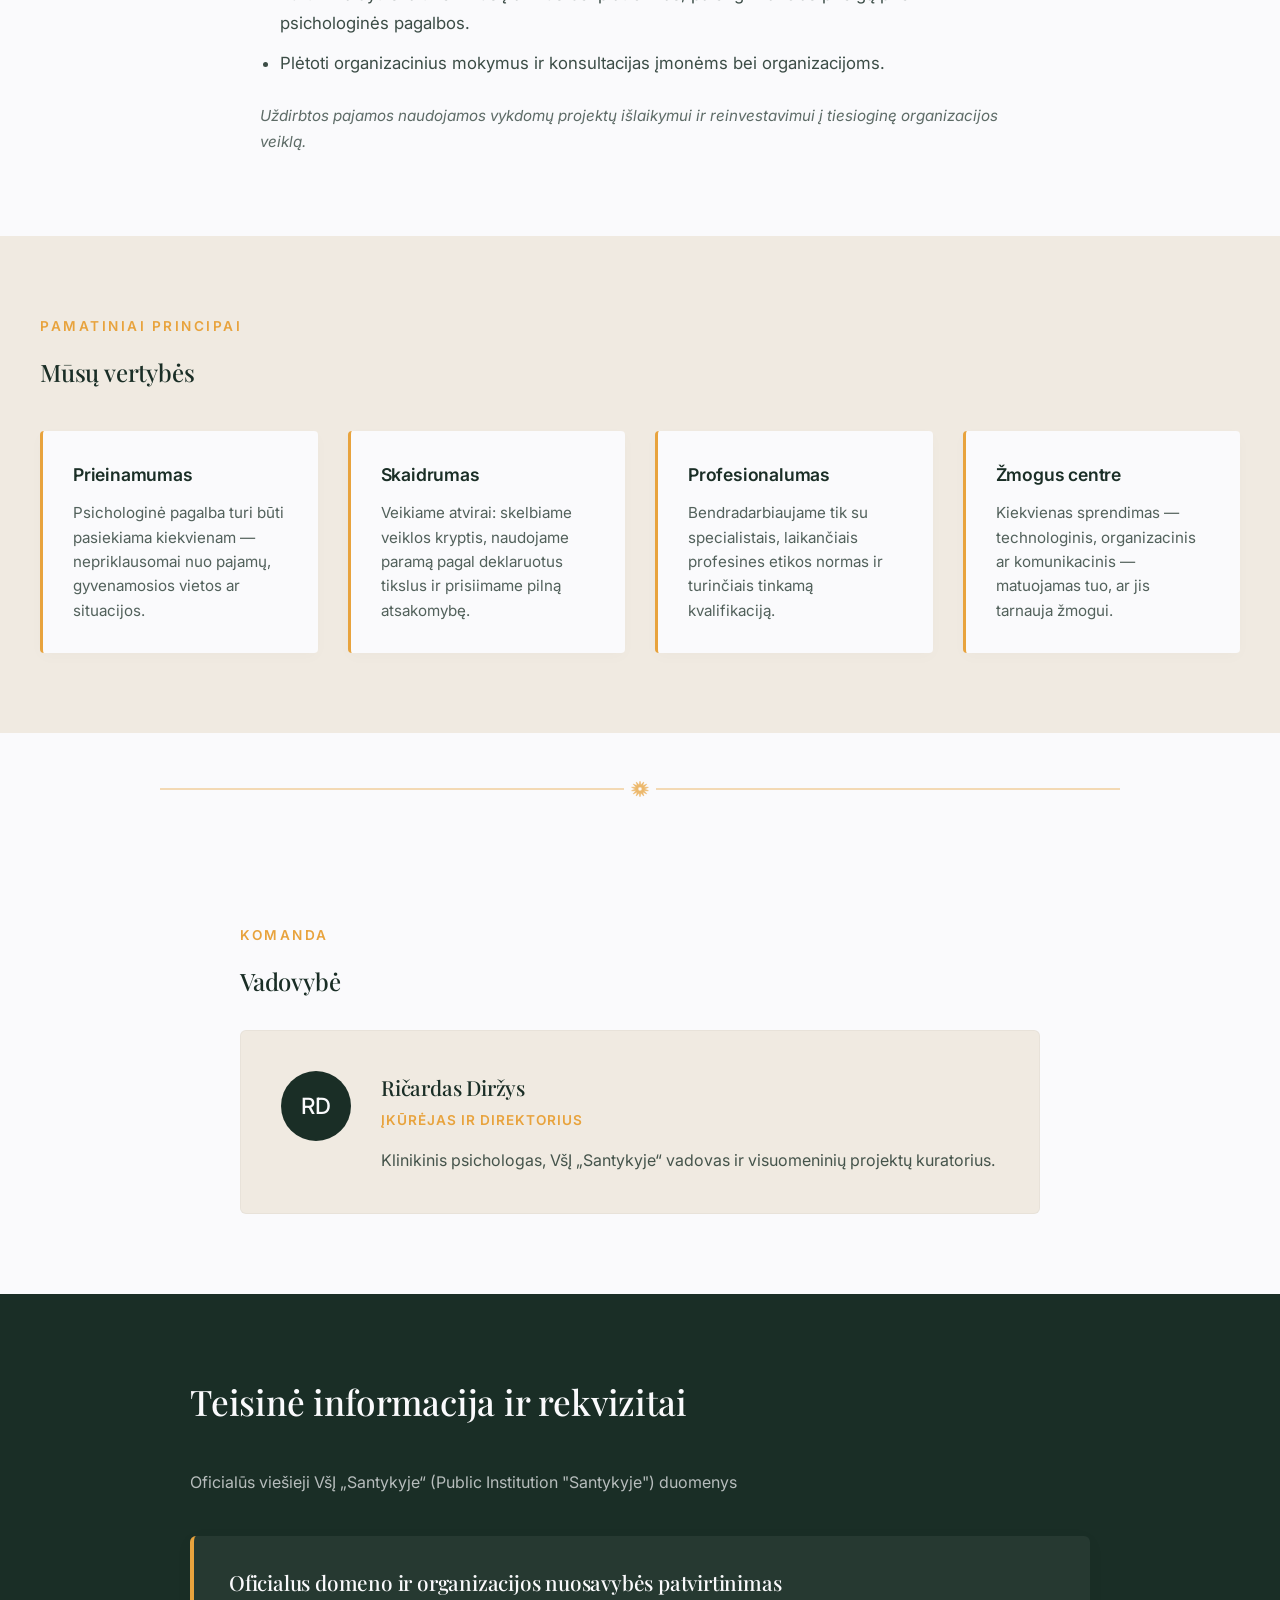
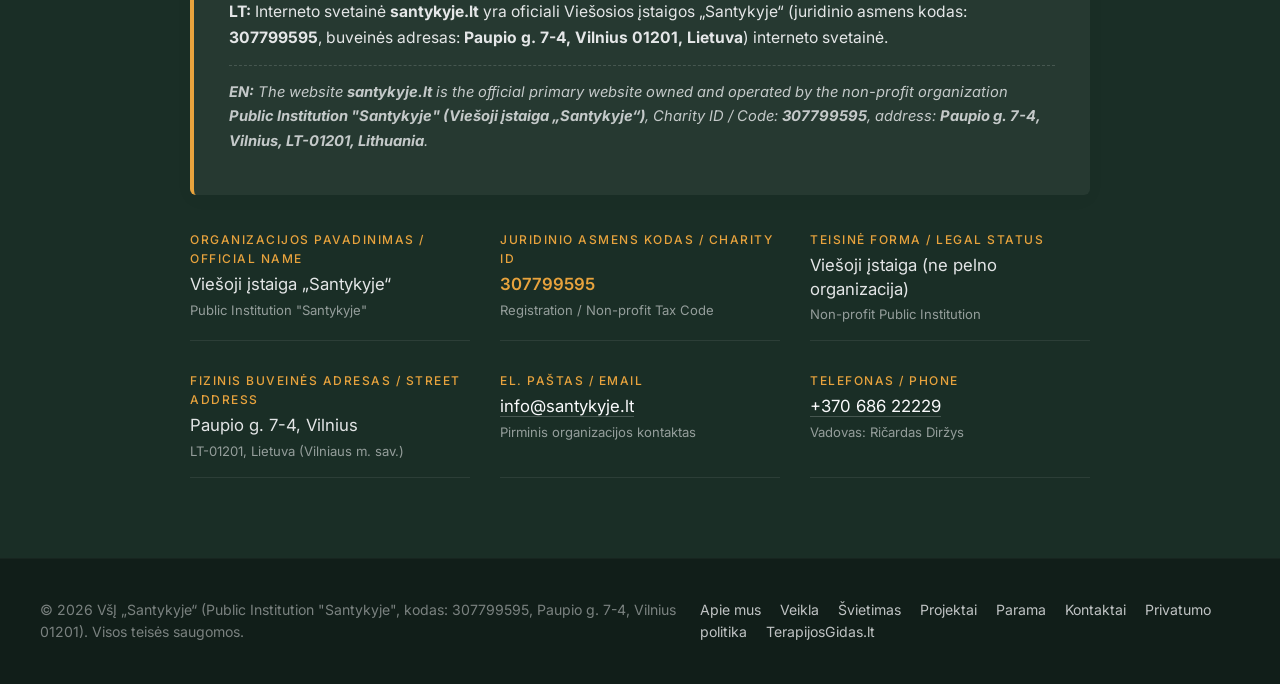
==== commit 0892a897: "fix: atnaujinta misija pagrindiniame puslapyje, sutvarkytos straipsniu nuorodos ir pasalinkite narys" ====
--- a/apie.html
+++ b/apie.html
@@ -401,9 +401,7 @@
                 <div class="team-info">
                     <h3>Ričardas Diržys</h3>
                     <p class="role">Įkūrėjas ir direktorius</p>
-                    <p>Klinikinis psichologas ir geštalto terapijos praktikas, LHPA (Lietuvos humanistinės psichologijos
-                        asociacijos) valdybos narys, studijuojantis „Dialogas“ geštalto institute. Praktikos patirtis —
-                        individualios, porų ir grupinės terapijos, organizacinis konsultavimas.</p>
+                    <p>Klinikinis psichologas, VšĮ „Santykyje“ vadovas ir visuomeninių projektų kuratorius.</p>
                 </div>
             </div>
         </div>
--- a/style.css
+++ b/style.css
@@ -1420,204 +1420,614 @@
     gap: 10px;
 }
 
-/* Single Article Layout */
-.article-container {
-    max-width: 820px;
-    margin: 0 auto;
-    padding: 130px 24px 80px 24px;
-}
-
-.article-header {
-    margin-bottom: 36px;
-    padding-bottom: 24px;
-    border-bottom: 1px solid rgba(26, 46, 38, 0.08);
-}
-
-.article-header h1 {
-    font-size: 2.5rem;
-    line-height: 1.25;
-    margin: 16px 0;
-    color: #1A2E26;
-}
-
-.article-meta-bar {
-    display: flex;
-    flex-wrap: wrap;
-    align-items: center;
-    gap: 18px;
+/* ==========================================================================
+   Straipsniai & Visuomeninis švietimas (Article Hub & Single Article Styles)
+   ========================================================================== */
+
+.breadcrumbs {
+    display: flex;
+    align-items: center;
+    gap: 8px;
     font-size: 0.88rem;
     color: rgba(26, 46, 38, 0.65);
-    margin-top: 14px;
-}
-
-.article-meta-bar span {
-    display: inline-flex;
-    align-items: center;
-    gap: 6px;
-}
-
-.article-lead {
-    font-size: 1.18rem;
-    line-height: 1.65;
-    color: rgba(26, 46, 38, 0.88);
-    font-weight: 400;
-    margin-bottom: 28px;
-}
-
-.article-content {
-    font-size: 1.05rem;
-    line-height: 1.8;
-    color: #243830;
-}
-
-.article-content p {
-    margin-bottom: 22px;
-}
-
-.article-content h2 {
-    font-size: 1.75rem;
-    line-height: 1.35;
-    margin: 44px 0 18px 0;
-    color: #1A2E26;
-    padding-bottom: 8px;
-    border-bottom: 1px solid rgba(26, 46, 38, 0.08);
-}
-
-.article-content h3 {
-    font-size: 1.32rem;
-    line-height: 1.4;
-    margin: 28px 0 12px 0;
-    color: #1A2E26;
-}
-
-.article-content ul,
-.article-content ol {
-    margin: 16px 0 26px 24px;
-    padding-left: 10px;
-}
-
-.article-content li {
-    margin-bottom: 10px;
-    line-height: 1.7;
-}
-
-.article-content strong {
-    color: #1A2E26;
+    margin-bottom: 24px;
+    flex-wrap: wrap;
+}
+
+.breadcrumbs a {
+    color: #1A2E26;
+    font-weight: 500;
+    text-decoration: underline;
+    text-decoration-color: rgba(26, 46, 38, 0.3);
+    text-underline-offset: 3px;
+    transition: color 0.2s ease, text-decoration-color 0.2s ease;
+}
+
+.breadcrumbs a:hover {
+    color: #E8A33D;
+    text-decoration-color: #E8A33D;
+}
+
+.breadcrumbs span.sep {
+    opacity: 0.4;
+}
+
+.breadcrumbs span.current {
+    color: rgba(26, 46, 38, 0.9);
     font-weight: 600;
 }
 
-/* Call to Action Box in Article */
-.article-cta-box {
-    background: linear-gradient(135deg, rgba(232, 163, 61, 0.08) 0%, rgba(26, 46, 38, 0.04) 100%);
-    border: 1px solid rgba(232, 163, 61, 0.35);
-    border-left: 5px solid #E8A33D;
-    border-radius: 10px;
-    padding: 26px 28px;
-    margin: 40px 0;
-}
-
-.article-cta-box h3 {
-    font-size: 1.25rem;
-    margin-top: 0;
-    margin-bottom: 10px;
-    color: #1A2E26;
-    display: flex;
-    align-items: center;
-    gap: 8px;
-}
-
-.article-cta-box p {
-    font-size: 0.98rem;
-    line-height: 1.6;
-    margin-bottom: 16px;
-    color: rgba(26, 46, 38, 0.85);
-}
-
-.article-cta-btn {
-    display: inline-flex;
-    align-items: center;
-    gap: 8px;
-    background-color: #E8A33D;
-    color: #FFFFFF !important;
-    font-weight: 600;
-    font-size: 0.95rem;
-    padding: 12px 24px;
-    border-radius: 6px;
-    transition: background-color 0.25s ease, transform 0.25s ease;
-    box-shadow: 0 4px 12px rgba(232, 163, 61, 0.25);
-}
-
-.article-cta-btn:hover {
-    background-color: #D38E2A;
-    transform: translateY(-2px);
-    box-shadow: 0 6px 16px rgba(232, 163, 61, 0.35);
-}
-
-/* Related Articles Section */
-.related-articles {
-    margin-top: 60px;
-    padding-top: 40px;
-    border-top: 2px solid rgba(26, 46, 38, 0.08);
-}
-
-.related-articles h3 {
-    font-size: 1.45rem;
-    margin-bottom: 24px;
-}
-
-.related-grid {
+/* Articles Hub Grid */
+.articles-grid {
     display: grid;
-    grid-template-columns: repeat(auto-fit, minmax(260px, 1fr));
-    gap: 20px;
-}
-
-.related-card {
+    grid-template-columns: repeat(auto-fit, minmax(320px, 1fr));
+    gap: 32px;
+    margin: 40px 0 60px 0;
+}
+
+.article-card {
     background: #FFFFFF;
     border: 1px solid rgba(26, 46, 38, 0.08);
     border-radius: 8px;
-    padding: 20px;
-    transition: border-color 0.2s ease, transform 0.2s ease;
-}
-
-.related-card:hover {
-    border-color: #E8A33D;
-    transform: translateY(-2px);
-}
-
-.related-card h4 {
-    font-family: 'Playfair Display', Georgia, serif;
-    font-size: 1.1rem;
-    line-height: 1.35;
-    margin-bottom: 8px;
-}
-
-.related-card a {
-    color: #1A2E26;
-}
-
-.related-card:hover a {
-    color: #E8A33D;
-}
-
-.related-card p {
+    padding: 36px 30px;
+    display: flex;
+    flex-direction: column;
+    justify-content: space-between;
+    transition: transform 0.3s ease, box-shadow 0.3s ease, border-color 0.3s ease;
+    box-shadow: 0 4px 18px rgba(26, 46, 38, 0.03);
+}
+
+.article-card:hover {
+    transform: translateY(-4px);
+    box-shadow: 0 14px 34px rgba(26, 46, 38, 0.08);
+    border-color: rgba(232, 163, 61, 0.45);
+}
+
+.article-card-top {
+    display: flex;
+    align-items: center;
+    justify-content: space-between;
+    margin-bottom: 16px;
+    gap: 12px;
+}
+
+.article-tag {
+    display: inline-block;
+    padding: 5px 14px;
+    border-radius: 4px;
+    font-size: 0.78rem;
+    font-weight: 600;
+    text-transform: uppercase;
+    letter-spacing: 1px;
+    background: #F0EAE1;
+    color: #A3651C;
+    border: 1px solid rgba(232, 163, 61, 0.25);
+}
+
+.article-read-time {
     font-size: 0.85rem;
     color: rgba(26, 46, 38, 0.65);
+    font-weight: 500;
+}
+
+.article-card h3 {
+    font-size: 1.45rem;
+    line-height: 1.35;
+    margin-bottom: 14px;
+}
+
+.article-card h3 a {
+    color: #1A2E26;
+    transition: color 0.2s ease;
+}
+
+.article-card:hover h3 a {
+    color: #E8A33D;
+}
+
+.article-card p {
+    font-size: 0.98rem;
+    color: rgba(26, 46, 38, 0.78);
+    line-height: 1.65;
+    margin-bottom: 24px;
+}
+
+.article-card-link {
+    display: inline-flex;
+    align-items: center;
+    gap: 6px;
+    font-size: 0.95rem;
+    font-weight: 600;
+    color: #A3651C;
+    text-decoration: underline;
+    text-underline-offset: 3px;
+    transition: gap 0.2s ease, color 0.2s ease;
+}
+
+.article-card:hover .article-card-link {
+    gap: 10px;
+    color: #E8A33D;
+}
+
+/* Single Article Layout */
+.article-page-header {
+    background-color: #F0EAE1;
+    padding: 130px 20px 60px 20px;
+    border-bottom: 1px solid rgba(26, 46, 38, 0.06);
+}
+
+.article-header-container {
+    max-width: 860px;
+    margin: 0 auto;
+}
+
+.article-header-container h1 {
+    font-size: 2.75rem;
+    line-height: 1.25;
+    margin: 18px 0;
+    color: #1A2E26;
+}
+
+.article-header-container h1 em {
+    font-style: italic;
+    color: #D48C70;
+}
+
+.article-meta-bar {
+    display: flex;
+    flex-wrap: wrap;
+    align-items: center;
+    gap: 20px;
+    font-size: 0.9rem;
+    color: rgba(26, 46, 38, 0.7);
+    margin-top: 18px;
+    padding-top: 16px;
+    border-top: 1px solid rgba(26, 46, 38, 0.08);
+}
+
+.article-meta-bar span {
+    display: inline-flex;
+    align-items: center;
+    gap: 6px;
+    font-weight: 500;
+}
+
+.article-body-wrapper {
+    max-width: 860px;
+    margin: 0 auto;
+    padding: 50px 20px 90px 20px;
+}
+
+.article-lead {
+    font-size: 1.22rem;
+    line-height: 1.75;
+    color: #1A2E26;
+    font-weight: 400;
+    margin-bottom: 34px;
+    padding-bottom: 24px;
+    border-bottom: 1px solid rgba(26, 46, 38, 0.08);
+}
+
+.article-content {
+    font-size: 1.08rem;
+    line-height: 1.8;
+    color: #1A2E26;
+}
+
+.article-content p {
+    margin-bottom: 24px;
+}
+
+/* HIGH-CONTRAST IN-TEXT LINKS */
+.article-content a {
+    color: #A3651C !important;
+    font-weight: 600;
+    text-decoration: underline !important;
+    text-decoration-color: #E8A33D !important;
+    text-decoration-thickness: 1.5px !important;
+    text-underline-offset: 3px;
+    transition: all 0.2s ease;
+    padding: 1px 3px;
+    border-radius: 2px;
+}
+
+.article-content a:hover {
+    color: #1A2E26 !important;
+    background-color: rgba(232, 163, 61, 0.15);
+    text-decoration-color: #1A2E26 !important;
+}
+
+.article-content h2 {
+    font-size: 1.95rem;
+    line-height: 1.3;
+    margin: 48px 0 20px 0;
+    color: #1A2E26;
+    padding-bottom: 10px;
+    border-bottom: 2px solid rgba(26, 46, 38, 0.08);
+}
+
+.article-content h3 {
+    font-size: 1.4rem;
+    line-height: 1.4;
+    margin: 32px 0 14px 0;
+    color: #1A2E26;
+}
+
+/* Styled Step / Stage Cards */
+.stage-card-list {
+    display: flex;
+    flex-direction: column;
+    gap: 20px;
+    margin: 28px 0 38px 0;
+}
+
+.stage-card {
+    background: #FFFFFF;
+    border: 1px solid rgba(26, 46, 38, 0.08);
+    border-left: 4px solid #E8A33D;
+    border-radius: 6px;
+    padding: 24px 26px;
+    box-shadow: 0 4px 15px rgba(26, 46, 38, 0.02);
+}
+
+.stage-badge {
+    display: inline-block;
+    font-size: 0.78rem;
+    font-weight: 600;
+    text-transform: uppercase;
+    letter-spacing: 1px;
+    color: #A3651C;
+    margin-bottom: 8px;
+}
+
+.stage-card h4 {
+    font-family: 'Playfair Display', Georgia, serif;
+    font-size: 1.28rem;
+    margin-bottom: 8px;
+    color: #1A2E26;
+}
+
+.stage-card p {
+    font-size: 1rem;
+    line-height: 1.65;
+    color: rgba(26, 46, 38, 0.85);
     margin: 0;
 }
 
+/* Highlight Box / Comparison Box */
+.article-highlight-box {
+    background-color: #F0EAE1;
+    border-left: 4px solid #1A2E26;
+    padding: 28px 30px;
+    margin: 36px 0;
+    border-radius: 4px;
+}
+
+.article-highlight-box h3,
+.article-highlight-box h4 {
+    margin-top: 0;
+    margin-bottom: 12px;
+    color: #1A2E26;
+}
+
+.article-highlight-box p:last-child {
+    margin-bottom: 0;
+}
+
+.comparison-grid {
+    display: grid;
+    grid-template-columns: 1fr 1fr;
+    gap: 20px;
+    margin: 32px 0;
+}
+
+.comparison-col {
+    background: #FFFFFF;
+    border: 1px solid rgba(26, 46, 38, 0.08);
+    border-radius: 6px;
+    padding: 24px 22px;
+}
+
+.comparison-col.normal {
+    border-top: 3px solid #1A2E26;
+}
+
+.comparison-col.burnout {
+    border-top: 3px solid #E8A33D;
+    background: #FFFAF3;
+}
+
+.comparison-col h4 {
+    font-size: 1.15rem;
+    margin-bottom: 12px;
+}
+
+.comparison-col ul {
+    margin: 0 0 0 18px;
+    padding: 0;
+}
+
+.comparison-col li {
+    font-size: 0.95rem;
+    line-height: 1.6;
+    margin-bottom: 8px;
+}
+
+/* Call to Action Box in Article */
+.article-cta-box {
+    background: #1A2E26;
+    color: #FAFAFC;
+    border-radius: 8px;
+    padding: 38px 36px;
+    margin: 50px 0;
+    box-shadow: 0 12px 30px rgba(26, 46, 38, 0.12);
+}
+
+.article-cta-box .section-tag {
+    color: #E8A33D;
+    margin-bottom: 10px;
+}
+
+.article-cta-box h3 {
+    font-size: 1.65rem;
+    color: #FAFAFC;
+    margin-top: 0;
+    margin-bottom: 14px;
+    line-height: 1.3;
+}
+
+.article-cta-box p {
+    font-size: 1.05rem;
+    line-height: 1.65;
+    margin-bottom: 24px;
+    color: rgba(250, 250, 252, 0.88);
+}
+
+.article-cta-btn {
+    display: inline-flex;
+    align-items: center;
+    gap: 10px;
+    background-color: #E8A33D;
+    color: #1A2E26 !important;
+    font-weight: 700 !important;
+    font-size: 1rem;
+    padding: 14px 28px;
+    border-radius: 4px;
+    text-decoration: none !important;
+    transition: all 0.25s ease;
+    box-shadow: 0 4px 14px rgba(232, 163, 61, 0.35);
+}
+
+.article-cta-btn:hover {
+    background-color: #FAFAFC;
+    color: #1A2E26 !important;
+    transform: translateY(-2px);
+    box-shadow: 0 8px 22px rgba(0, 0, 0, 0.2);
+}
+
+/* Related Articles Section */
+.related-articles, .more-guides-section {
+    margin-top: 70px;
+    padding-top: 50px;
+    border-top: 2px solid rgba(26, 46, 38, 0.1);
+}
+
+.related-articles h3, .more-guides-section h3 {
+    font-family: 'Playfair Display', Georgia, serif;
+    font-size: 1.7rem;
+    color: #1A2E26;
+    margin-bottom: 28px;
+}
+
+.related-grid, .guides-cards-grid {
+    display: grid;
+    grid-template-columns: repeat(auto-fit, minmax(320px, 1fr));
+    gap: 26px;
+}
+
+.related-card, .guide-item-card {
+    background: #FFFFFF;
+    border: 1px solid rgba(26, 46, 38, 0.12);
+    border-top: 4px solid #E8A33D;
+    border-radius: 8px;
+    padding: 30px 26px;
+    display: flex;
+    flex-direction: column;
+    justify-content: space-between;
+    box-shadow: 0 4px 18px rgba(26, 46, 38, 0.04);
+    transition: all 0.25s ease;
+}
+
+.related-card:hover, .guide-item-card:hover {
+    border-color: #E8A33D;
+    border-top: 4px solid #A3651C;
+    transform: translateY(-4px);
+    box-shadow: 0 12px 30px rgba(26, 46, 38, 0.09);
+}
+
+.related-tag, .guide-badge, .article-tag {
+    display: inline-block;
+    align-self: flex-start;
+    font-size: 0.78rem;
+    font-weight: 700;
+    text-transform: uppercase;
+    letter-spacing: 1.2px;
+    color: #A3651C;
+    background-color: #F0EAE1;
+    padding: 4px 10px;
+    border-radius: 4px;
+    margin-bottom: 14px;
+}
+
+.related-card h4, .guide-item-card h4 {
+    font-family: 'Playfair Display', Georgia, serif;
+    font-size: 1.3rem;
+    line-height: 1.38;
+    margin: 0 0 12px 0;
+}
+
+.related-card h4 a, .guide-item-card h4 a {
+    color: #1A2E26 !important;
+    text-decoration: underline !important;
+    text-decoration-color: #E8A33D !important;
+    text-decoration-thickness: 2px !important;
+    text-underline-offset: 4px !important;
+    transition: color 0.2s ease, text-decoration-color 0.2s ease;
+}
+
+.related-card:hover h4 a, .guide-item-card:hover h4 a {
+    color: #A3651C !important;
+    text-decoration-color: #A3651C !important;
+}
+
+.related-card p, .guide-item-card p {
+    font-size: 0.98rem;
+    color: rgba(26, 46, 38, 0.82);
+    margin: 0 0 22px 0;
+    line-height: 1.65;
+    flex-grow: 1;
+}
+
+.related-action-btn, .guide-read-btn, .guide-read-link {
+    display: inline-flex;
+    align-items: center;
+    gap: 8px;
+    font-size: 0.95rem;
+    font-weight: 700 !important;
+    color: #1A2E26 !important;
+    background-color: #F0EAE1;
+    padding: 10px 20px;
+    border-radius: 4px;
+    border: 1px solid rgba(232, 163, 61, 0.45);
+    text-decoration: none !important;
+    transition: all 0.22s ease;
+    align-self: flex-start;
+}
+
+.related-card:hover .related-action-btn,
+.guide-item-card:hover .guide-read-btn,
+.related-action-btn:hover,
+.guide-read-btn:hover {
+    background-color: #E8A33D;
+    color: #1A2E26 !important;
+    border-color: #E8A33D;
+    transform: translateX(4px);
+/* Educational Hub (straipsniai.html) Articles Grid */
+.articles-grid {
+    display: grid;
+    grid-template-columns: repeat(auto-fit, minmax(320px, 1fr));
+    gap: 32px;
+    margin: 40px 0 60px 0;
+}
+
+.article-card {
+    background-color: #FFFFFF;
+    border: 1px solid rgba(26, 46, 38, 0.12);
+    border-top: 4px solid #E8A33D;
+    border-radius: 8px;
+    padding: 34px 28px;
+    display: flex;
+    flex-direction: column;
+    justify-content: space-between;
+    box-shadow: 0 4px 18px rgba(26, 46, 38, 0.04);
+    transition: all 0.25s ease;
+}
+
+.article-card:hover {
+    border-color: #E8A33D;
+    border-top: 4px solid #A3651C;
+    transform: translateY(-4px);
+    box-shadow: 0 14px 34px rgba(26, 46, 38, 0.1);
+}
+
+.article-card-top {
+    display: flex;
+    justify-content: space-between;
+    align-items: center;
+    margin-bottom: 16px;
+    flex-wrap: wrap;
+    gap: 10px;
+}
+
+.article-read-time {
+    font-size: 0.85rem;
+    color: rgba(26, 46, 38, 0.6);
+}
+
+.article-card h3 {
+    font-family: 'Playfair Display', Georgia, serif;
+    font-size: 1.45rem;
+    line-height: 1.35;
+    margin: 0 0 16px 0;
+}
+
+.article-card h3 a {
+    color: #1A2E26 !important;
+    text-decoration: underline !important;
+    text-decoration-color: #E8A33D !important;
+    text-decoration-thickness: 2px !important;
+    text-underline-offset: 4px !important;
+    transition: color 0.2s ease, text-decoration-color 0.2s ease;
+}
+
+.article-card:hover h3 a {
+    color: #A3651C !important;
+    text-decoration-color: #A3651C !important;
+}
+
+.article-card p {
+    font-size: 1rem;
+    line-height: 1.65;
+    color: rgba(26, 46, 38, 0.82);
+    margin: 0 0 25px 0;
+    flex-grow: 1;
+}
+
+.article-card-link {
+    display: inline-flex;
+    align-items: center;
+    gap: 8px;
+    font-size: 0.95rem;
+    font-weight: 700 !important;
+    color: #1A2E26 !important;
+    background-color: #F0EAE1;
+    padding: 10px 20px;
+    border-radius: 4px;
+    border: 1px solid rgba(232, 163, 61, 0.45);
+    text-decoration: none !important;
+    transition: all 0.22s ease;
+    align-self: flex-start;
+}
+
+.article-card:hover .article-card-link,
+.article-card-link:hover {
+    background-color: #E8A33D;
+    color: #1A2E26 !important;
+    border-color: #E8A33D;
+    transform: translateX(4px);
+    box-shadow: 0 4px 12px rgba(232, 163, 61, 0.3);
+}
+
 @media (max-width: 768px) {
-    .article-header h1 {
-        font-size: 2rem;
-    }
-    .article-container {
-        padding-top: 100px;
+    .article-header-container h1 {
+        font-size: 2.1rem;
+    }
+    .article-page-header {
+        padding: 110px 20px 40px 20px;
+    }
+    .article-body-wrapper {
+        padding: 30px 15px 60px 15px;
+    }
+    .comparison-grid {
+        grid-template-columns: 1fr;
     }
     .article-cta-box {
-        padding: 20px;
+        padding: 26px 20px;
     }
     .article-cta-btn {
         width: 100%;
         justify-content: center;
-    }
-}
-
+        text-align: center;
+    }
+}
+
